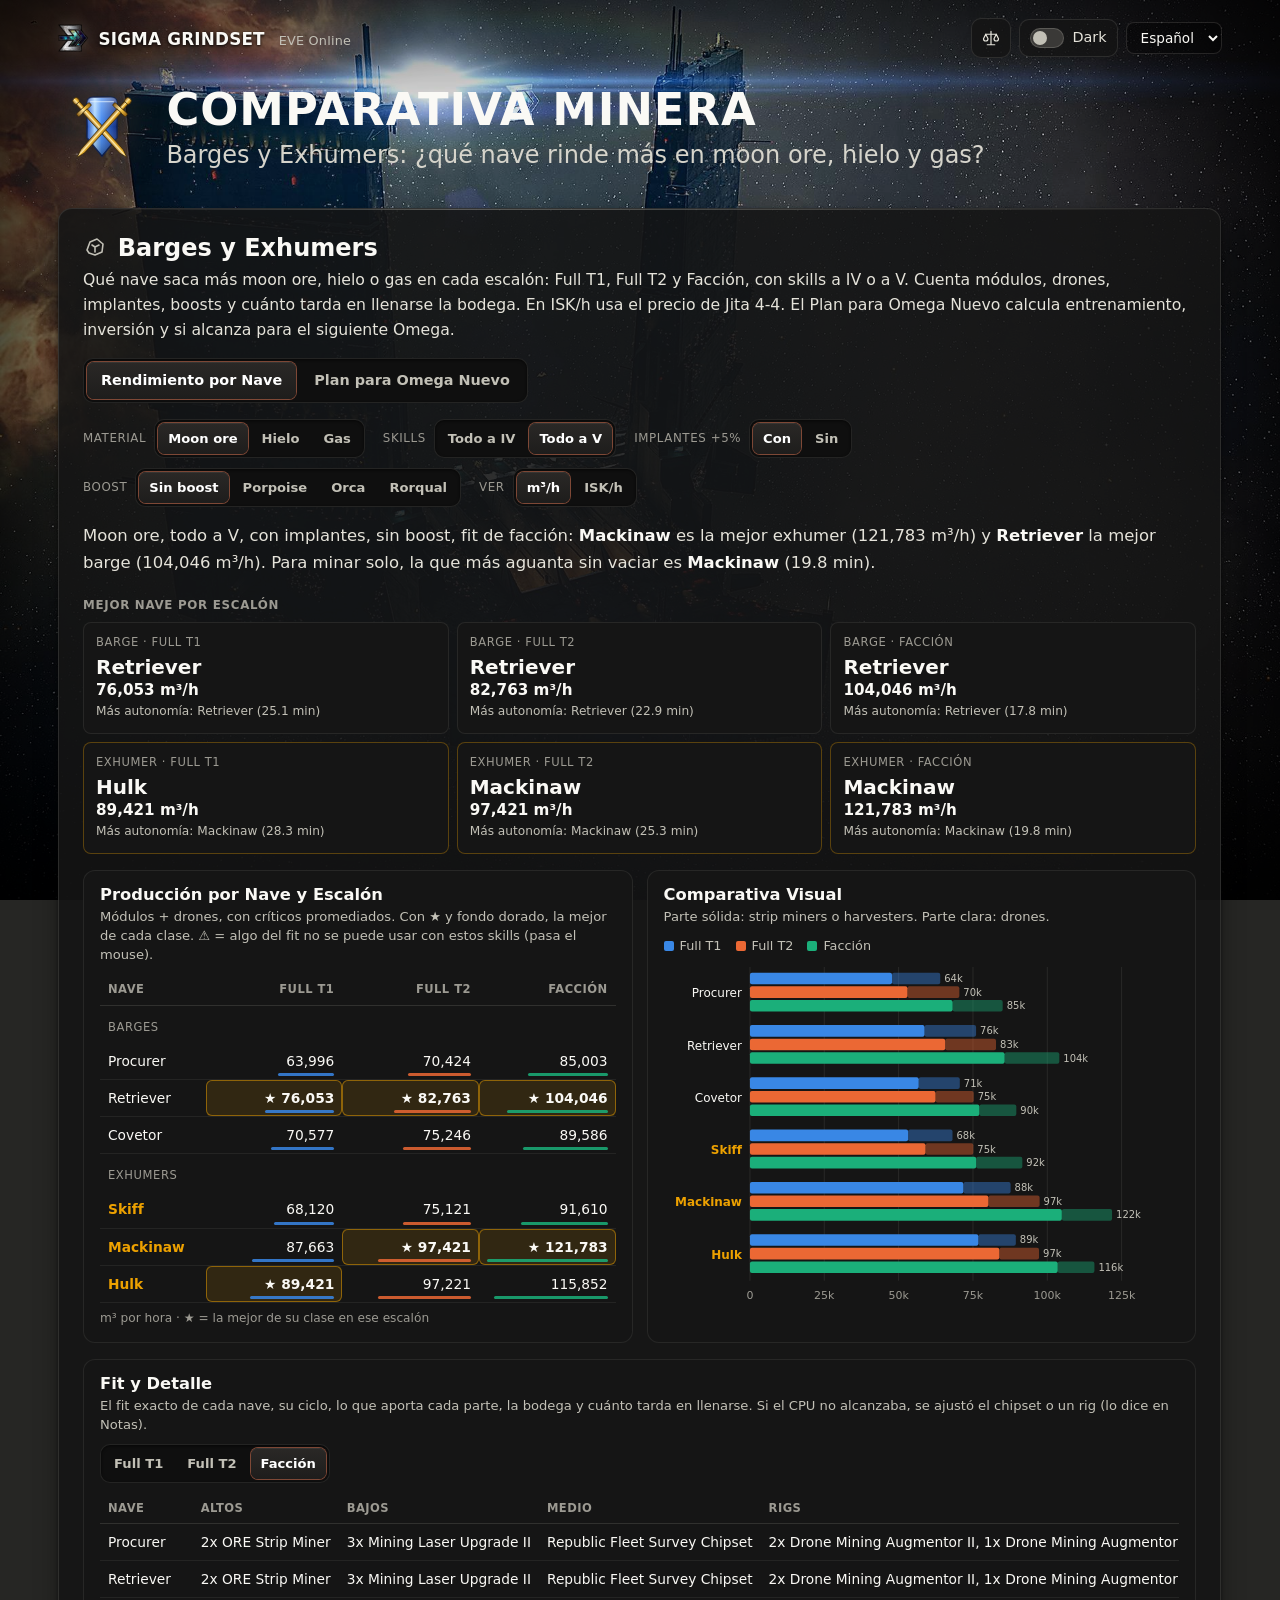
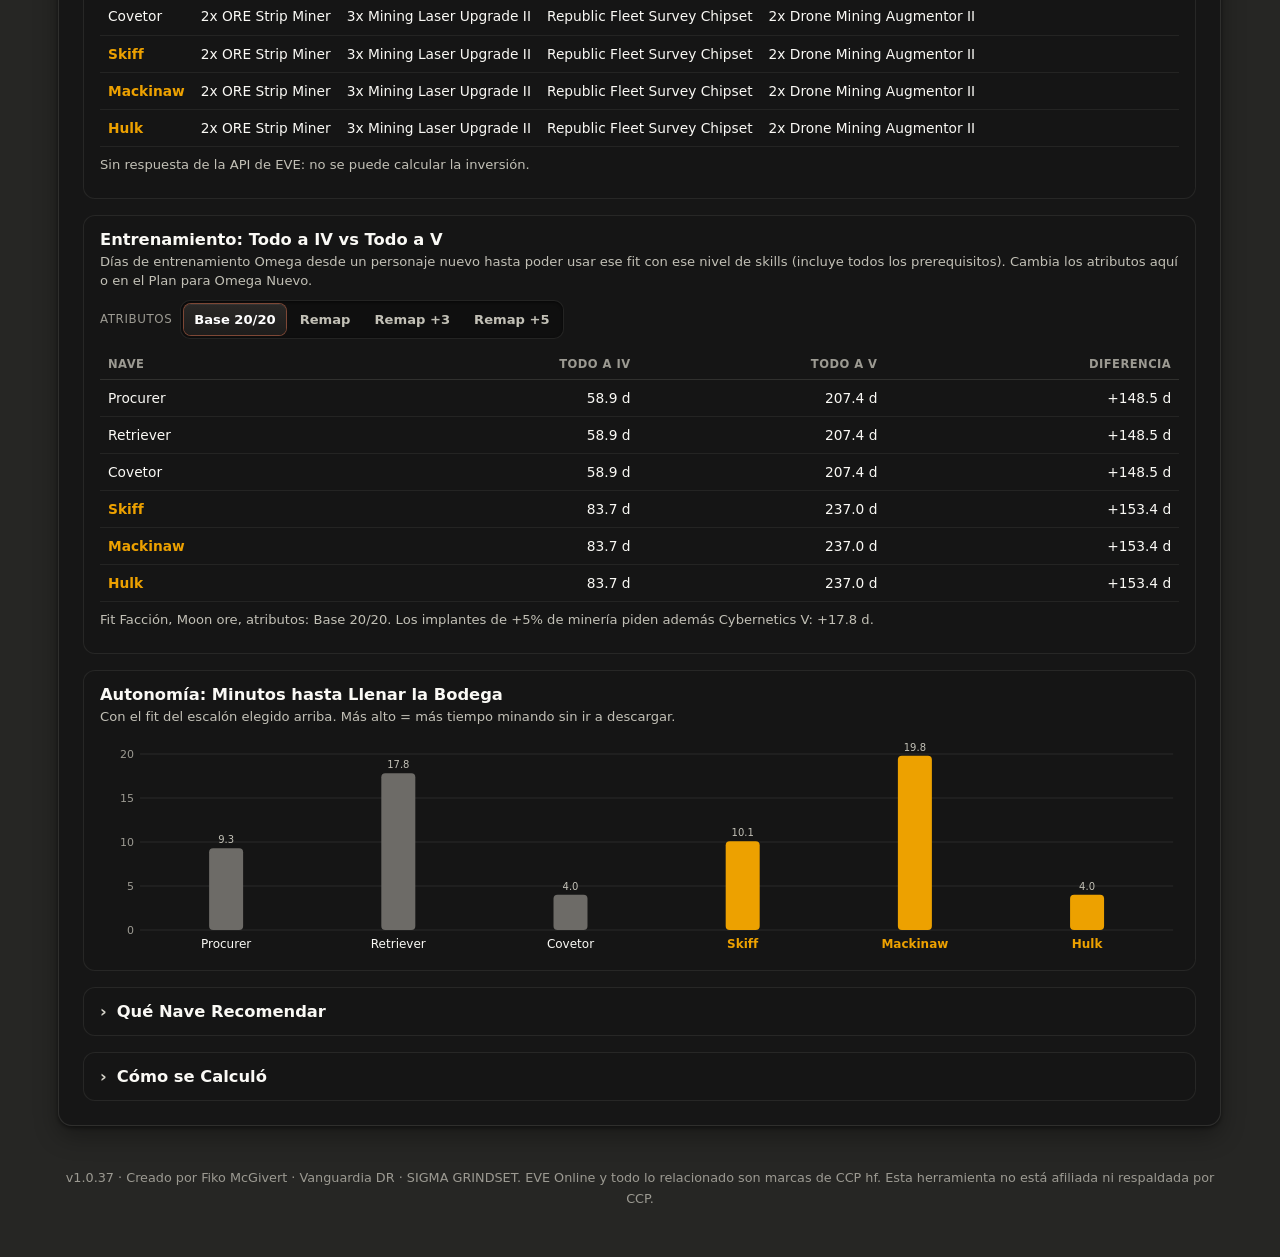
==== mineria.html @ a72cc0b0 "Publicar v1.0.37: etiqueta del grupo de naves encima (corrige envoltura) La etiqueta Barge/Exhumer v" ====
<!DOCTYPE html>
<html lang="es">
<head>
<meta charset="UTF-8">
<meta name="viewport" content="width=device-width, initial-scale=1.0">
<meta http-equiv="Content-Security-Policy" content="default-src 'none'; script-src 'unsafe-inline'; style-src 'unsafe-inline'; img-src data: https://images.evetech.net; connect-src https://esi.evetech.net; base-uri 'none'; form-action 'none'; object-src 'none'">
<meta name="referrer" content="no-referrer">
<title>Comparativa Minera · SIGMA GRINDSET</title>
<link rel="icon" type="image/png" href="[data-uri]">
<style>

/* ================= Gestor de Ventas v1.0.37 =================
   Paleta: azul de base, naranja = acción, verde/rojo = ganancia/pérdida.
   Sin backdrop-filter: el vidrio se finge con rgba + bordes. */
*{box-sizing:border-box;margin:0;padding:0}
:root{
  --sigma:url([data-uri]);
  --vg:url([data-uri]);
  --void:#262624; --hull:#30302e; --hull2:#353533; --line:rgba(222,220,209,.12); --line2:rgba(222,220,209,0.132);
  --txt:#faf9f5; --mut:#c2c0b6; --dim:#9c9a92;
  --ion:#d6d4cb; --blue:#6b6a65; --clay:#d97757; --thrust:#e0a84f; --gain:#5cba86; --loss:#e8746c;
  --f-num:var(--f-ui);
  --f-ui:"Anthropic Sans",ui-sans-serif,system-ui,-apple-system,"Segoe UI",Roboto,"Helvetica Neue",Arial,sans-serif;
  --f-serif:"Anthropic Serif","Tiempos Text",Copernicus,ui-serif,Georgia,Cambria,"Times New Roman",serif;
  --r-lg:18px; --r-md:12px; --r-sm:8px;
}
html{scroll-behavior:smooth}
@media (prefers-reduced-motion:reduce){html{scroll-behavior:auto}*{transition:none!important;animation:none!important}}
body{background:var(--void);color:var(--txt);font:16px/1.6 var(--f-ui);min-height:100vh;font-variant-numeric:tabular-nums}
/* Fondo FIJO: la foto se queda quieta y solo se desplaza la página. Las dos capas fijas van en su propia
   capa de composición (translateZ + will-change), así el scroll no las vuelve a dibujar. */
body{position:relative}
body::before{content:"";position:fixed;inset:0;z-index:-2;transform:translateZ(0);will-change:transform;background:var(--void) url([data-uri]) 0% 0/cover no-repeat}
/* Overlay cinematográfico: la Keepstar a la izquierda, el lado del contenido más oscuro, franjas tipo cine y líneas finas de pantalla */
body::after{content:"";position:fixed;inset:0;z-index:-1;pointer-events:none;transform:translateZ(0);will-change:transform;background:
  repeating-linear-gradient(180deg,rgba(255,255,255,.012) 0 1px,transparent 1px 3px),
  radial-gradient(40% 50% at 18% 45%,rgba(222,220,209,.06),transparent 70%),
  radial-gradient(45% 40% at 92% 6%,rgba(222,220,209,.10),transparent 70%),
  linear-gradient(90deg,rgba(36,35,33,0) 0%,rgba(36,35,33,0) 45%,rgba(36,35,33,.3) 75%,rgba(36,35,33,.5) 100%),
  linear-gradient(180deg,rgba(36,35,33,.22) 0%,rgba(36,35,33,0) 10%,rgba(36,35,33,0) 62%,rgba(36,35,33,.45) 100%)}
[hidden]{display:none!important}
:focus-visible{outline:2px solid var(--ion);outline-offset:2px;border-radius:6px}
.num{font-family:var(--f-num);font-variant-numeric:tabular-nums}
.pos{color:var(--gain)} .neg{color:var(--loss)}

/* ---------- barra superior ---------- */
.top{display:flex;align-items:center;justify-content:space-between;gap:12px;max-width:min(1360px,94vw);margin:0 auto;padding:18px 20px}
.brand{font:600 1.05rem var(--f-num);letter-spacing:.3px;color:var(--txt)}
.brand small{color:var(--mut);font:400 .8rem var(--f-ui);margin-left:8px}
.top nav{display:flex;gap:8px;align-items:center;flex-wrap:wrap}
.who{font-size:.82rem;color:var(--gain);border:1px solid rgba(53,194,110,.35);border-radius:999px;padding:5px 12px}

/* ---------- botones ---------- */
button{font:inherit;cursor:pointer;border:none;background:none;color:inherit}
.btn{display:inline-flex;align-items:center;gap:8px;border-radius:999px;padding:10px 22px;font-weight:600;color:#fff;
  background:linear-gradient(180deg,#d97757,#d97757);box-shadow:0 6px 14px rgba(217,119,87,.32),inset 0 1px 0 rgba(255,255,255,.45);transition:transform .1s,opacity .15s}
.btn:active{transform:scale(.98)} .btn:disabled{opacity:.55;cursor:wait;transform:none}
.ghost{border-radius:999px;padding:8px 16px;font-weight:600;font-size:.88rem;color:var(--mut);border:1px solid var(--line2);background:rgba(36,35,33,.6)}
.ghost:hover,.ghost[aria-pressed="true"]{color:var(--txt);border-color:rgba(222,220,209,0.3)}
.link{color:var(--ion);font-size:.85rem;text-decoration:underline;text-underline-offset:3px}
.link.danger{color:var(--loss)}

/* ---------- entradas ---------- */
input,select,textarea{font:inherit;color:var(--txt);background:rgba(36,35,33,.85);border:1px solid var(--line2);border-radius:var(--r-sm);padding:8px 10px;width:100%}
input:focus,select:focus,textarea:focus{outline:none;border-color:var(--ion);box-shadow:0 0 0 3px rgba(222,220,209,0.108)}
input::placeholder,textarea::placeholder{color:var(--dim)}
input[type=checkbox]{width:auto;accent-color:var(--thrust)}
label{display:block;font-size:.9rem;color:var(--mut)}
label>input,label>select{margin-top:4px}

/* ---------- héroe: el pegado ---------- */
.hero{max-width:min(1360px,94vw);margin:0 auto;padding:40px 20px 18px}
.hero{padding-top:56px}
.title{display:flex;align-items:center;gap:20px}
.sig{display:inline-block;background:var(--sigma) center/contain no-repeat}
.vg{display:inline-block;background:var(--vg) center/contain no-repeat}
.logo-l{flex:none;width:88px;height:88px;filter:drop-shadow(0 4px 14px rgba(0,0,0,.6)) drop-shadow(0 0 18px rgba(222,220,209,0.21))}
.logo-s{width:30px;height:30px;vertical-align:-8px;margin-right:10px;filter:drop-shadow(0 0 8px rgba(222,220,209,0.21))}
.hero h1{font:600 clamp(2rem,4.8vw,3.4rem)/1.05 var(--f-num);letter-spacing:2px;text-transform:uppercase;text-wrap:balance}
.tagline{font:500 clamp(1.15rem,2.4vw,1.5rem)/1.3 var(--f-num);color:var(--ion);margin-top:6px!important;text-shadow:0 2px 10px rgba(0,0,0,.7)}
.hero>p{text-shadow:0 1px 8px rgba(0,0,0,.8);color:#d6d4cb}
.hero p{color:var(--mut);max-width:none;margin-top:12px}
.paste{margin-top:24px;background:rgba(36,35,33,.92);border:1px solid var(--line2);border-radius:var(--r-lg);padding:6px;box-shadow:0 8px 14px rgba(0,0,0,.45)}
.paste textarea{border:none;background:transparent;min-height:120px;resize:none;font-size:.92rem;line-height:1.6;scrollbar-width:none;-ms-overflow-style:none}
.paste textarea::-webkit-scrollbar{display:none;width:0;height:0} /* v109: sin barra blanca ni agarradera; sigue bajando con la rueda */
textarea{scrollbar-width:thin;scrollbar-color:rgba(222,220,209,0.21) transparent}
textarea::-webkit-scrollbar{width:8px}textarea::-webkit-scrollbar-track{background:transparent}
textarea::-webkit-scrollbar-thumb{background:rgba(222,220,209,0.18);border-radius:8px}textarea::-webkit-scrollbar-corner{background:transparent}
textarea::-webkit-resizer{background:transparent}
.paste textarea:focus{box-shadow:none}
.paste textarea:placeholder-shown{text-align:center;font-size:1.35rem;font-weight:500;padding-top:40px;line-height:1.5} /* v1.0.13: mensaje centrado y grande; al pegar vuelve al estilo normal */
.paste textarea::placeholder{color:var(--mut);opacity:1}
@media (max-width:600px){.paste textarea:placeholder-shown{font-size:1.1rem;padding-top:44px}}
.paste-foot{display:flex;justify-content:space-between;align-items:center;gap:12px;padding:6px 10px 8px;flex-wrap:wrap}
.status{font-size:.85rem;color:var(--mut)} .status.ok{color:var(--gain)} .status.err{color:var(--thrust)}

/* ---------- paneles ---------- */
main{max-width:min(1360px,94vw);margin:0 auto;padding:0 20px 40px;display:flex;flex-direction:column;gap:18px}
.panel{background:linear-gradient(180deg,rgba(48,48,46,.94),rgba(36,35,33,.96));border:1px solid var(--line);border-radius:var(--r-lg);padding:24px;box-shadow:0 8px 14px rgba(0,0,0,.45),inset 0 1px 0 rgba(255,255,255,.05)}
.panel h2{font:600 1.5rem var(--f-num);letter-spacing:.3px}
.panel .lead{color:var(--mut);font-size:1rem;margin-top:4px;max-width:none}
details.panel>summary{list-style:none;cursor:pointer;display:flex;justify-content:space-between;align-items:baseline;gap:12px}
details.panel>summary::-webkit-details-marker{display:none}
details.panel>summary h2::before{content:"›";display:inline-block;margin-right:10px;color:var(--ion);transition:transform .15s}
details.panel[open]>summary h2::before{transform:rotate(90deg)}
details.panel>summary .sum{font:600 1.05rem var(--f-num);color:var(--mut)}
details.panel[open]>summary{margin-bottom:16px}

/* ---------- veredicto: la pieza protagonista ---------- */
.verdict{padding:28px 28px 22px}
.v-isk{font:600 clamp(1.9rem,8.5vw,4.4rem)/1 var(--f-num);margin:10px 0 4px;letter-spacing:.5px}
.v-isk span{font-size:.4em;color:var(--mut);margin-left:8px;letter-spacing:0}
.v-sub{color:var(--mut);font-size:.88rem}
.split{display:flex;height:10px;border-radius:999px;overflow:hidden;background:rgba(255,255,255,.06);margin:18px 0 8px}
.split i{display:block;height:100%;transition:width .4s ease}
.split .s-null{background:var(--gain)} .split .s-jita{background:var(--blue)}
.legend{display:flex;gap:18px;flex-wrap:wrap;font-size:.8rem;color:var(--mut)}
.legend b{display:inline-block;width:10px;height:10px;border-radius:3px;margin-right:6px;vertical-align:-1px}
.v-note{font-size:.82rem;color:var(--thrust);margin-top:12px}

.contract table{max-width:720px}
.rcall{margin:0 0 14px;grid-column:1/-1}
.rcall small.rcr{display:block;margin-top:6px;color:var(--txt);font-size:.85rem}
.rcall b.pos{color:var(--gain)} .rcall b.neg{color:var(--loss)}
.calls2{display:grid;grid-template-columns:1fr 1fr;gap:12px;margin-top:4px}
.calls2 .call{margin-top:12px}
.rc{padding:16px 18px}
.rc-t{font-size:1.05rem;font-weight:600;color:var(--txt)}
.rc-t b{font-size:1.35rem;font-weight:600;display:inline-block;margin-left:2px}
.rc-t b.pos{color:var(--gain);text-shadow:0 1px 0 rgba(0,0,0,.7),0 0 14px rgba(53,194,110,.3)}
.rc-t b.neg{color:var(--loss);text-shadow:0 1px 0 rgba(0,0,0,.7),0 0 14px rgba(255,123,123,.25)}
.call small.rc-cap{display:block;font-size:.78rem;color:var(--dim);margin:2px 0 12px}
.rc-ln{display:flex;flex-direction:column;gap:4px;border-top:1px solid var(--line);padding-top:10px}
.rc-ln div{display:flex;justify-content:space-between;gap:12px;font-size:.95rem}
.rc-ln dt{color:var(--mut)} .rc-ln dd{color:var(--txt);font-weight:600}
.call small.rc-miss{display:block;color:var(--thrust);font-size:.82rem;margin-top:8px}
.call small.rc-miss:empty{display:none}
.cmp td.bestc{background:rgba(53,194,110,.10);box-shadow:inset 0 0 0 1px rgba(53,194,110,.4);border-radius:6px}
.cmp tr.diff td{font-weight:600;border-top:1px solid var(--line2)}
.cmp td.muted{color:var(--dim)}
.gwrap{grid-column:1/-1}
.guide{list-style:none;counter-reset:g;display:flex;flex-direction:column;gap:8px;margin:0 0 6px;padding:14px 16px;border-radius:var(--r-md);
  background:linear-gradient(180deg,rgba(222,220,209,.10),rgba(222,220,209,.04));border:1px solid rgba(222,220,209,0.132);
  box-shadow:inset 0 1px 0 rgba(255,255,255,.06),0 6px 14px rgba(0,0,0,.3)}
.guide li{counter-increment:g;display:grid;grid-template-columns:28px 170px minmax(0,1fr);gap:10px;align-items:baseline;font-size:.95rem}
.guide li::before{content:counter(g);font:600 .85rem var(--f-num);color:var(--void);background:var(--ion);border-radius:999px;width:22px;height:22px;display:inline-flex;align-items:center;justify-content:center;box-shadow:0 0 10px rgba(222,220,209,0.24)}
.guide li b{color:var(--txt);font-weight:600}
.guide li span{color:var(--mut)}
.guide .copy{display:inline-block;width:auto;padding:2px 8px;margin:0 2px;font-size:.9rem}
.rguide{margin-top:12px;color:var(--txt);font-weight:600}
.rguide:empty{display:none}
.logo{width:34px;height:34px;vertical-align:-8px;margin-right:10px;filter:drop-shadow(0 2px 6px rgba(222,220,209,0.21))}
details.panel>summary h2 .logo{display:inline-block}
.msg{margin-top:14px;padding:14px 16px;border-radius:var(--r-md);background:rgba(36,35,33,.85);border:1px solid var(--line2);
  box-shadow:inset 0 2px 6px rgba(0,0,0,.55);font:.9rem/1.55 Consolas,"Cascadia Mono",ui-monospace,monospace;color:var(--txt);white-space:pre-wrap;word-break:break-word}
.guide li span input{margin-top:6px}
.dests{display:flex;gap:12px;flex-wrap:wrap;margin-top:14px}
.dest{display:flex;align-items:center;gap:12px;padding:10px 16px 10px 12px;border-radius:var(--r-md);border:1px solid var(--line2);text-align:left;
  background:linear-gradient(180deg,rgba(48,48,46,.9),rgba(36,35,33,.95));box-shadow:inset 0 1px 0 rgba(255,255,255,.06),0 4px 10px rgba(0,0,0,.35);color:var(--mut);transition:border-color .15s}
.dest b{display:block;color:var(--txt);font-weight:600}.dest small{font-size:.8rem}
.dest .logo{width:38px;height:38px;margin:0}
.dest[aria-pressed="true"]{border-color:rgba(222,220,209,0.36);box-shadow:0 0 0 3px rgba(222,220,209,.12),inset 0 1px 0 rgba(255,255,255,.08),0 6px 14px rgba(0,0,0,.4)}
details.panel>summary h2 .logo+.logo{margin-left:-4px}
.p-disc{color:#d6d4cb;border-color:rgba(222,220,209,0.3);background:rgba(222,220,209,.1)}
.v-cap{font-size:1rem;color:var(--txt);font-weight:600;margin-top:2px}
.v-sub{margin-top:2px}
.v-h{margin:22px 0 8px}
.v-hint{color:var(--mut);font-size:.88rem;margin:-4px 0 10px}
.receipt{list-style:none;display:flex;flex-direction:column;border-radius:var(--r-md);overflow:hidden;border:1px solid var(--line);
  background:rgba(36,35,33,.55);box-shadow:inset 0 2px 6px rgba(0,0,0,.45)}
.receipt li{display:grid;grid-template-columns:168px minmax(0,1fr) auto;gap:12px;align-items:center;padding:10px 14px;border-bottom:1px solid var(--line)}
.receipt li:last-child{border-bottom:none}
.receipt .rw{color:var(--txt);font-size:.95rem}
.receipt .rw small{display:block;color:var(--dim);font-size:.8rem}
.receipt .amt{font:600 1.05rem var(--f-num);text-align:right;white-space:nowrap}
.receipt.rep li{grid-template-columns:auto minmax(0,1fr) auto}
.receipt li>.pill:first-child{justify-self:start}
.legend em{font-style:normal;color:var(--txt);margin-left:4px}
.sub-h{font:600 1.05rem var(--f-num);margin:4px 0 8px;color:var(--txt)}
.prices{grid-column:1/-1;border-top:1px solid var(--line);padding-top:14px}
.prices table{margin-top:4px}
.prices td{vertical-align:middle}
.prices .copy{width:auto;min-width:150px;text-align:right;margin:0}
.prices .muted{color:var(--dim);font-size:.85rem}
/* ---------- libro de lotes ---------- */
.ledger-tools{display:flex;align-items:center;gap:14px;flex-wrap:wrap;margin:14px 0 12px}
.ledger-head,.lot-head{display:grid;grid-template-columns:minmax(0,1fr) 150px 100px 170px 170px 22px;gap:14px;align-items:center}
.ledger-head{font-size:.85rem;color:var(--dim);padding:0 14px 6px;border-bottom:1px solid var(--line)}
.ledger-head span:nth-child(n+2){text-align:right}
.lot{border-bottom:1px solid var(--line)}
.lot-head{width:100%;text-align:left;padding:13px 14px;border-radius:var(--r-md)}
.lot-head:hover{background:rgba(222,220,209,.06)}
.lot-name b{font-weight:600}
.lot-qty,.lot-net{text-align:right;font-family:var(--f-num)}
.lot-net{font-size:1.05rem;font-weight:600}
.lot-dest{justify-self:end}
.chev{color:var(--dim);transition:transform .15s;text-align:center}
.lot.open .chev{transform:rotate(90deg);color:var(--ion)}
.lot.open .lot-head{background:rgba(222,220,209,.07)}
.pill{display:inline-block;border-radius:999px;padding:3px 11px;font-size:.78rem;font-weight:600;white-space:nowrap;border:1px solid}
.p-null{color:var(--gain);border-color:rgba(53,194,110,.45);background:rgba(53,194,110,.08)}
.p-jita{color:var(--ion);border-color:rgba(222,220,209,0.33);background:rgba(222,220,209,.1)}
.p-none{color:var(--thrust);border-color:rgba(217,119,87,.45);background:rgba(217,119,87,.08)}
.tag{display:inline-block;font-size:.72rem;margin-left:8px;padding:1px 8px;border-radius:999px;border:1px solid}
.tag.ok{color:var(--gain);border-color:rgba(53,194,110,.35)} .tag.warn{color:var(--thrust);border-color:rgba(217,119,87,.45)}
.lot-body{display:grid;grid-template-columns:minmax(0,1.25fr) minmax(0,1fr);gap:22px;padding:6px 14px 20px}
.opts{display:flex;flex-direction:column;gap:9px}
.opt{display:grid;grid-template-columns:170px minmax(0,1fr) 150px;gap:10px;align-items:center;font-size:.95rem}
.opt-l{color:var(--mut)}
.opt-bar{height:8px;border-radius:999px;background:rgba(255,255,255,.05);overflow:hidden}
.opt-bar i{display:block;height:100%;border-radius:999px;background:rgba(222,220,209,0.27);transition:width .35s ease}
.opt-v{text-align:right;font-family:var(--f-num);font-weight:600}
.opt-h{grid-column:2/4;font-size:.75rem;color:var(--dim);margin-top:-6px}
.opt.best .opt-l{color:var(--txt);font-weight:600}
.opt.best .opt-bar i{background:var(--gain)}
.opt.best.ship .opt-bar i{background:var(--blue)}
.opt.na{opacity:.55}
.facts{display:grid;grid-template-columns:1fr 1fr;gap:12px 14px;align-content:start}
.fact{font-size:.88rem;color:var(--mut)}
.fact b{display:block;font:600 1rem var(--f-num);color:var(--txt);margin-top:4px}
.copy{font:600 .95rem var(--f-num);color:var(--txt);border:1px solid rgba(222,220,209,0.24);background:rgba(222,220,209,.1);border-radius:var(--r-sm);padding:6px 10px;margin-top:4px;width:100%;text-align:left}
.copy:hover{background:rgba(222,220,209,0.12)}
.checks{grid-column:1/-1;list-style:none;display:flex;flex-direction:column;gap:6px;border-top:1px solid var(--line);padding-top:14px}
.checks li{font-size:.9rem;color:var(--mut);padding-left:22px;position:relative}
.checks li::before{position:absolute;left:0;font-weight:600}
.checks li.ok::before{content:"✓";color:var(--gain)}
.checks li.warn::before{content:"!";color:var(--thrust)}
.checks li.info::before{content:"i";color:var(--ion);font-style:italic}
.checks li b{color:var(--txt);font-weight:600}
.lot-foot{grid-column:1/-1;display:flex;justify-content:flex-end}
.empty{color:var(--mut);padding:18px 14px;font-size:.92rem}

/* ---------- cuadrículas de controles ---------- */
.grid{display:grid;grid-template-columns:repeat(auto-fill,minmax(190px,1fr));gap:14px}
.grid small{display:block;color:var(--dim);font-size:.82rem;margin-top:4px}
fieldset{border:none}
fieldset+fieldset{margin-top:22px;padding-top:18px;border-top:1px solid var(--line)}
legend{font:600 1rem var(--f-num);margin-bottom:12px;color:var(--txt)}
.stats{display:grid;grid-template-columns:repeat(auto-fill,minmax(180px,1fr));gap:1px;background:var(--line);border-radius:var(--r-md);overflow:hidden;margin:16px 0}
.stats div{background:rgba(36,35,33,.92);padding:12px 14px}
.stats dt{font-size:.9rem;color:var(--mut)} .stats dd{font:600 1.15rem var(--f-num);margin-top:2px}
.call{border-left:3px solid var(--blue);padding:10px 14px;background:rgba(222,220,209,.06);border-radius:0 var(--r-sm) var(--r-sm) 0;margin-top:12px}
.call b{font:600 1.1rem var(--f-num);display:block}
.call small{color:var(--mut);font-size:.82rem}
table{width:100%;border-collapse:collapse;font-size:.95rem;margin-top:14px}
th{text-align:left;font-weight:600;color:var(--mut);font-size:.85rem;padding:8px 10px;border-bottom:1px solid var(--line2)}
td{padding:8px 10px;border-bottom:1px solid var(--line)}
td.r,th.r{text-align:right} td.r{font-family:var(--f-num)}
td input{padding:5px 8px;max-width:150px}
.note{color:var(--dim);font-size:.85rem;margin-top:14px;max-width:none}
footer{max-width:min(1360px,94vw);margin:0 auto;padding:10px 20px 40px;color:var(--dim);font-size:.82rem}

/* ================= Profundidad (v45) =================
   Sombras en capas (cercana · media · lejana) + filo de luz superior, como placas de casco.
   Números como lecturas iluminadas de consola. Esquinas de mira solo en el veredicto. */
.panel{position:relative;
  box-shadow:inset 0 1px 0 rgba(255,255,255,.08),inset 0 -1px 0 rgba(0,0,0,.5),
    0 1px 2px rgba(0,0,0,.5),0 8px 14px rgba(0,0,0,.35),0 8px 14px rgba(0,0,0,.45)}
.panel::before{content:"";position:absolute;left:24px;right:24px;top:0;height:1px;border-radius:1px;
  background:linear-gradient(90deg,transparent,rgba(222,220,209,0.33),rgba(222,220,209,0.21),transparent);pointer-events:none}
.verdict{background:radial-gradient(120% 90% at 0% 0%,rgba(53,194,110,.10),transparent 55%),
  linear-gradient(180deg,rgba(48,48,46,.96),rgba(36,35,33,.97));border-color:rgba(222,220,209,0.132)}
.verdict::after{content:"";position:absolute;inset:10px;pointer-events:none;
  background:
   linear-gradient(var(--ion),var(--ion)) top left/18px 2px no-repeat,
   linear-gradient(var(--ion),var(--ion)) top left/2px 18px no-repeat,
   linear-gradient(var(--ion),var(--ion)) top right/18px 2px no-repeat,
   linear-gradient(var(--ion),var(--ion)) top right/2px 18px no-repeat,
   linear-gradient(var(--ion),var(--ion)) bottom left/18px 2px no-repeat,
   linear-gradient(var(--ion),var(--ion)) bottom left/2px 18px no-repeat,
   linear-gradient(var(--ion),var(--ion)) bottom right/18px 2px no-repeat,
   linear-gradient(var(--ion),var(--ion)) bottom right/2px 18px no-repeat;opacity:.55}
.v-isk{text-shadow:0 2px 0 rgba(0,0,0,.65),0 6px 14px rgba(0,0,0,.5)}
.v-isk.pos{text-shadow:0 2px 0 rgba(0,0,0,.65),0 0 28px rgba(53,194,110,.35),0 0 2px rgba(53,194,110,.6)}
.v-isk.neg{text-shadow:0 2px 0 rgba(0,0,0,.65),0 0 28px rgba(255,123,123,.35)}
.split{box-shadow:inset 0 2px 4px rgba(0,0,0,.6),0 1px 0 rgba(255,255,255,.05)}
.split .s-null{background:linear-gradient(180deg,#5be08f,#27a95b);box-shadow:0 0 12px rgba(53,194,110,.45)}
.split .s-jita{background:linear-gradient(180deg,#b8b5ab,#6b6a65);box-shadow:0 0 12px rgba(222,220,209,0.27)}
.stats{gap:12px;background:none;overflow:visible}
.stats div{border-radius:var(--r-md);border:1px solid var(--line);
  background:linear-gradient(180deg,rgba(48,48,46,.95),rgba(36,35,33,.97));
  box-shadow:inset 0 1px 0 rgba(255,255,255,.07),0 2px 4px rgba(0,0,0,.45),0 8px 14px rgba(0,0,0,.35)}
.stats dd{text-shadow:0 1px 0 rgba(0,0,0,.7)}
.lot-net.pos,.opt-v.pos{text-shadow:0 1px 0 rgba(0,0,0,.7),0 0 14px rgba(53,194,110,.28)}
.lot-net.neg,.opt-v.neg{text-shadow:0 1px 0 rgba(0,0,0,.7),0 0 14px rgba(255,123,123,.25)}
/* héroe */
.paste{box-shadow:inset 0 1px 0 rgba(255,255,255,.06),0 2px 4px rgba(0,0,0,.5),0 8px 14px rgba(0,0,0,.45),0 8px 14px rgba(0,0,0,.35);transition:border-color .2s}
.paste:focus-within{border-color:rgba(222,220,209,0.3);box-shadow:0 0 0 4px rgba(222,220,209,.10),0 8px 14px rgba(0,0,0,.45),0 8px 14px rgba(0,0,0,.35)}
.hero h1{text-shadow:0 2px 0 rgba(0,0,0,.5),0 10px 30px rgba(0,0,0,.6)}
/* libro: el ítem abierto se levanta */
.lot{transition:background .2s,border-radius .2s}
.lot.open{border-bottom-color:transparent;border-radius:var(--r-md);margin:8px -6px;padding:0 6px;
  background:linear-gradient(180deg,rgba(48,48,46,.75),rgba(36,35,33,.85));
  box-shadow:inset 0 1px 0 rgba(255,255,255,.07),0 4px 8px rgba(0,0,0,.4),0 8px 14px rgba(0,0,0,.45)}
.lot.open .lot-head{background:none}
.opt-bar{box-shadow:inset 0 1px 3px rgba(0,0,0,.6)}
.opt-bar i{background:linear-gradient(180deg,rgba(222,220,209,0.36),rgba(222,220,209,0.27))}
.opt.best .opt-bar i{background:linear-gradient(180deg,#5be08f,#27a95b);box-shadow:0 0 10px rgba(53,194,110,.55)}
.opt.best.ship .opt-bar i{background:linear-gradient(180deg,#b8b5ab,#6b6a65);box-shadow:0 0 10px rgba(222,220,209,0.33)}
.pill{box-shadow:inset 0 1px 0 rgba(255,255,255,.12),0 2px 6px rgba(0,0,0,.35)}
.copy{box-shadow:inset 0 1px 0 rgba(255,255,255,.08),0 2px 5px rgba(0,0,0,.4);transition:transform .1s,background .15s}

.call{box-shadow:inset 3px 0 12px rgba(222,220,209,.12),0 4px 12px rgba(0,0,0,.3)}
input,select,textarea{box-shadow:inset 0 2px 5px rgba(0,0,0,.55)}
.ghost{box-shadow:inset 0 1px 0 rgba(255,255,255,.06),0 2px 6px rgba(0,0,0,.35)}
/* ---------- móvil ---------- */
.ic{display:inline-block;flex:none;width:1em;height:1em;vertical-align:-.14em;margin-right:.45em;background:currentColor;-webkit-mask:var(--i) center/contain no-repeat;mask:var(--i) center/contain no-repeat}
.i-target{--i:url("data:image/svg+xml,%3Csvg xmlns='http://www.w3.org/2000/svg' viewBox='0 0 24 24' fill='none' stroke='black' stroke-width='1.6' stroke-linecap='round' stroke-linejoin='round'%3E%3Ccircle cx='12' cy='12' r='9'/%3E%3Ccircle cx='12' cy='12' r='5'/%3E%3Ccircle cx='12' cy='12' r='1.2' fill='black'/%3E%3C/svg%3E")}
.i-box{--i:url("data:image/svg+xml,%3Csvg xmlns='http://www.w3.org/2000/svg' viewBox='0 0 24 24' fill='none' stroke='black' stroke-width='1.6' stroke-linecap='round' stroke-linejoin='round'%3E%3Cpath d='M21 8l-9-5-9 5 9 5 9-5z'/%3E%3Cpath d='M3 8v8l9 5 9-5V8'/%3E%3Cpath d='M12 13v8'/%3E%3C/svg%3E")}
.i-flask{--i:url("data:image/svg+xml,%3Csvg xmlns='http://www.w3.org/2000/svg' viewBox='0 0 24 24' fill='none' stroke='black' stroke-width='1.6' stroke-linecap='round' stroke-linejoin='round'%3E%3Cpath d='M9 3h6M10 3v6L4.5 19a1.5 1.5 0 0 0 1.3 2h12.4a1.5 1.5 0 0 0 1.3-2L14 9V3'/%3E%3Cpath d='M7 15h10'/%3E%3C/svg%3E")}
.i-ship{--i:url("data:image/svg+xml,%3Csvg xmlns='http://www.w3.org/2000/svg' viewBox='0 0 24 24' fill='none' stroke='black' stroke-width='1.6' stroke-linecap='round' stroke-linejoin='round'%3E%3Cpath d='M2 7h11v9H2zM13 10h4l4 3v3h-8z'/%3E%3Ccircle cx='6' cy='18' r='2'/%3E%3Ccircle cx='17' cy='18' r='2'/%3E%3C/svg%3E")}
.i-gear{--i:url("data:image/svg+xml,%3Csvg xmlns='http://www.w3.org/2000/svg' viewBox='0 0 24 24' fill='none' stroke='black' stroke-width='1.6' stroke-linecap='round' stroke-linejoin='round'%3E%3Ccircle cx='12' cy='12' r='3'/%3E%3Cpath d='M12 2v3M12 19v3M4.9 4.9l2.1 2.1M17 17l2.1 2.1M2 12h3M19 12h3M4.9 19.1L7 17M17 7l2.1-2.1'/%3E%3C/svg%3E")}
.i-help{--i:url("data:image/svg+xml,%3Csvg xmlns='http://www.w3.org/2000/svg' viewBox='0 0 24 24' fill='none' stroke='black' stroke-width='1.6' stroke-linecap='round' stroke-linejoin='round'%3E%3Ccircle cx='12' cy='12' r='9'/%3E%3Cpath d='M9.5 9.5a2.5 2.5 0 1 1 3.5 2.3c-.7.3-1 .9-1 1.7v.5'/%3E%3Cpath d='M12 17.2v.3'/%3E%3C/svg%3E")}
.i-x{--i:url("data:image/svg+xml,%3Csvg xmlns='http://www.w3.org/2000/svg' viewBox='0 0 24 24' fill='none' stroke='black' stroke-width='1.6' stroke-linecap='round' stroke-linejoin='round'%3E%3Cpath d='M6 6l12 12M18 6L6 18'/%3E%3C/svg%3E")}
.i-key{--i:url("data:image/svg+xml,%3Csvg xmlns='http://www.w3.org/2000/svg' viewBox='0 0 24 24' fill='none' stroke='black' stroke-width='1.6' stroke-linecap='round' stroke-linejoin='round'%3E%3Ccircle cx='8' cy='15' r='4'/%3E%3Cpath d='M11 12l9-9M17 6l3 3M15 8l2 2'/%3E%3C/svg%3E")}
.i-sync{--i:url("data:image/svg+xml,%3Csvg xmlns='http://www.w3.org/2000/svg' viewBox='0 0 24 24' fill='none' stroke='black' stroke-width='1.6' stroke-linecap='round' stroke-linejoin='round'%3E%3Cpath d='M20 11a8 8 0 0 0-14.5-4.5L3 9M4 13a8 8 0 0 0 14.5 4.5L21 15'/%3E%3Cpath d='M3 4v5h5M21 20v-5h-5'/%3E%3C/svg%3E")}
.i-list{--i:url("data:image/svg+xml,%3Csvg xmlns='http://www.w3.org/2000/svg' viewBox='0 0 24 24' fill='none' stroke='black' stroke-width='1.6' stroke-linecap='round' stroke-linejoin='round'%3E%3Cpath d='M9 6h11M9 12h11M9 18h11'/%3E%3Cpath d='M4 6l1 1 2-2M4 12l1 1 2-2M4 18l1 1 2-2'/%3E%3C/svg%3E")}
.i-scale{--i:url("data:image/svg+xml,%3Csvg xmlns='http://www.w3.org/2000/svg' viewBox='0 0 24 24' fill='none' stroke='black' stroke-width='1.6' stroke-linecap='round' stroke-linejoin='round'%3E%3Cpath d='M12 3v18M7 21h10M5 7h14'/%3E%3Cpath d='M5 7l-3 6a3 3 0 0 0 6 0zM19 7l-3 6a3 3 0 0 0 6 0z'/%3E%3C/svg%3E")}
.i-bulb{--i:url("data:image/svg+xml,%3Csvg xmlns='http://www.w3.org/2000/svg' viewBox='0 0 24 24' fill='none' stroke='black' stroke-width='1.6' stroke-linecap='round' stroke-linejoin='round'%3E%3Cpath d='M9 18h6M10 21h4'/%3E%3Cpath d='M12 3a6 6 0 0 0-3.5 10.9c.6.5 1 1.2 1 2.1h5c0-.9.4-1.6 1-2.1A6 6 0 0 0 12 3z'/%3E%3C/svg%3E")}
h2 .ic,.sub-h .ic{color:var(--ion)}
.receipt .rw .reco{display:block;margin-top:4px;color:var(--mut);font-size:.84rem;line-height:1.4}
.receipt .rw .reco b{color:var(--txt);font-weight:600;margin-right:2px}
.receipt .rw .reco .ic{color:#d97757;margin-right:.35em}
.receipt .amt small{display:block;font:500 .72rem var(--f-ui,inherit);color:var(--dim);text-align:right}
.btn{box-shadow:inset 0 1px 0 rgba(255,255,255,.28),0 6px 14px rgba(0,0,0,.45),0 0 18px rgba(217,119,87,.28)!important}
.btn:hover{color:#fff}
.ghost,.dest{box-shadow:inset 0 1px 0 rgba(255,255,255,.08),0 4px 12px rgba(0,0,0,.45)!important;transition:transform .12s,border-color .15s,color .15s}
.ghost:hover,.dest:hover{border-color:rgba(222,220,209,0.33)}
.ghost:active,.dest:active,.copy:active{transform:translateY(0) scale(.98)}
.copy{box-shadow:inset 0 1px 0 rgba(255,255,255,.1),0 2px 4px rgba(0,0,0,.45)!important}
.copy:hover{border-color:rgba(222,220,209,0.42)}
.ship-t{max-width:900px}
.locked input{opacity:.85;cursor:default;background:rgba(36,35,33,.55)!important;border-style:dashed!important;color:var(--mut)!important}
.locked input:focus{outline:none;box-shadow:none}
.i-lock{--i:url("data:image/svg+xml,%3Csvg xmlns='http://www.w3.org/2000/svg' viewBox='0 0 24 24' fill='none' stroke='black' stroke-width='1.6' stroke-linecap='round' stroke-linejoin='round'%3E%3Crect x='5' y='11' width='14' height='10' rx='2'/%3E%3Cpath d='M8 11V7a4 4 0 0 1 8 0v4'/%3E%3C/svg%3E")}
.v-stats{display:grid;grid-template-columns:auto auto minmax(0,1fr);gap:10px;margin:0 0 18px}
.v-stats>div{padding:10px 14px;border-radius:var(--r-md);border:1px solid var(--line);background:rgba(36,35,33,.6);box-shadow:inset 0 1px 0 rgba(255,255,255,.05),0 6px 14px rgba(0,0,0,.3)}
.v-stats dt{font-size:.78rem;color:var(--dim);text-transform:uppercase;letter-spacing:.6px}
.v-stats dd{font:600 1.08rem var(--f-num);color:var(--txt);margin-top:2px;white-space:nowrap}
/* v58: plan con pestañas y precio por unidad */
.v-top{display:grid;grid-template-columns:minmax(0,1fr) minmax(0,1fr);gap:34px;align-items:stretch}
.v-main,.v-side{display:flex;flex-direction:column}
.v-main .split{margin-top:auto;padding-top:0}
.v-main .v-sub{margin-bottom:18px}
.v-h0{margin:4px 0 8px}
.alt-grid{display:grid;grid-template-columns:1fr 1fr;gap:10px;flex:1}
.alt-grid>div{display:flex;flex-direction:column;justify-content:space-between;gap:4px;padding:10px 14px;border-radius:var(--r-md);border:1px solid var(--line);
  background:linear-gradient(180deg,rgba(48,48,46,.95),rgba(36,35,33,.97));box-shadow:inset 0 1px 0 rgba(255,255,255,.07),0 2px 4px rgba(0,0,0,.45),0 8px 14px rgba(0,0,0,.35)}
.alt-grid dt{font-weight:600;color:var(--txt)}
.alt-grid dt small{display:block;font-weight:400;color:var(--mut);font-size:.8rem;margin-top:2px}
.alt-grid dd b{display:block;font:600 1.15rem var(--f-num);white-space:nowrap}
.alt-grid dd small{display:block;font-size:.78rem;color:var(--dim)}
.tab{border-radius:999px;padding:7px 15px;border:1px solid var(--line2);background:rgba(36,35,33,.7);color:var(--mut);font-weight:600;font-size:.88rem;
  box-shadow:inset 0 1px 0 rgba(255,255,255,.06),0 3px 9px rgba(0,0,0,.4);transition:color .15s,border-color .15s,background .15s}
.tab small{margin-left:6px;opacity:.7;font-weight:500}
.tab:hover{color:var(--txt)}
.tab[aria-selected="true"]{color:#fff;border-color:rgba(222,220,209,0.36);background:linear-gradient(180deg,rgba(222,220,209,0.192),rgba(222,220,209,0.084));box-shadow:inset 0 1px 0 rgba(255,255,255,.1),0 4px 12px rgba(0,0,0,.45),0 0 14px rgba(222,220,209,0.12)}
.pl{border:1px solid var(--line);border-radius:var(--r-md);overflow:hidden;background:rgba(36,35,33,.5);box-shadow:inset 0 1px 0 rgba(255,255,255,.04),0 8px 14px rgba(0,0,0,.35)}
.pl-head,.pl-row{display:grid;grid-template-columns:minmax(0,1fr) 120px 230px 200px;gap:16px;align-items:center;padding:10px 18px}
.pl-head{font-size:.76rem;color:var(--dim);text-transform:uppercase;letter-spacing:.7px;border-bottom:1px solid var(--line);background:rgba(255,255,255,.02)}
.pl-head span:not(:first-child),.pl-row>.q,.pl-row>.p,.pl-row>.a{text-align:right}
.pl-row .n{color:var(--txt);font-weight:600;min-width:0}
.pl-row .n small{display:block;font-weight:400;color:var(--dim);font-size:.78rem}
.pl-row .q{font:600 .98rem var(--f-num)}
.pl-row .p .copy{width:auto;margin:0;text-align:right;padding:5px 10px}
.pl-row .p small,.pl-row .a small{display:block;color:var(--dim);font:500 .74rem var(--f-ui,inherit);margin-top:3px}
.pl-row .a{font:600 1.05rem var(--f-num);white-space:nowrap}
.pl-row.min{padding-top:4px;padding-bottom:4px}
.pl-row.min .n{font-weight:400;color:var(--mut);padding-left:14px}
.pl-row.min .q{font-weight:500;color:var(--mut)}
.pl-row.min .p .copy{font-size:.86rem;padding:3px 8px}
.pl-row.cost,.pl-row.total{border-top:1px solid var(--line)}
.pl-row.cost .a{color:var(--loss)}
.pl-row.total{background:rgba(53,194,110,.07);border-top-color:var(--line2)}
.pl-row.total .a{font-size:1.2rem}
.pl-row.miss .n{color:var(--warn,#d97757)}
details.thin{padding:12px 20px}
details.thin>summary{align-items:center;flex-wrap:wrap;row-gap:4px;justify-content:flex-start}
details.thin>summary h2{font-size:1.25rem}
details.thin>summary .cnt{color:var(--mut);font-size:.88rem}
details.thin>summary .status{margin-left:auto;font-size:.84rem}
details.thin[open]{padding:18px 22px}
details.thin[open]>summary{margin-bottom:10px}
.ledger-tools{display:flex;align-items:center;justify-content:space-between;gap:12px;flex-wrap:wrap}
.ledger-tools .lead{margin:0}
/* rendimiento: no pintar lo que no se ve */

details.panel:not([open])>:not(summary){content-visibility:hidden}
.panel{contain:layout paint style}
.lamp{display:inline-block;width:12px;height:12px;border-radius:50%;margin-right:9px;vertical-align:1px;background:#6b6a65;box-shadow:inset 0 -2px 3px rgba(0,0,0,.45),0 0 0 2px rgba(0,0,0,.35)}
.lamp.pos{background:radial-gradient(circle at 35% 30%,#b9ffd3,#35c26e 55%,#1b7a43);box-shadow:0 0 10px rgba(53,194,110,.8),0 0 22px rgba(53,194,110,.45)}
.lamp.neg{background:radial-gradient(circle at 35% 30%,#ffd0d0,#ff5f5f 55%,#a02525);box-shadow:0 0 10px rgba(255,95,95,.8),0 0 22px rgba(255,95,95,.45)}
.call.lamp-pos{border-left-color:var(--gain)!important}.call.lamp-neg{border-left-color:var(--loss)!important}
.verdict .v-h{font-size:1.3rem;margin:26px 0 12px;letter-spacing:.2px}
.verdict .v-h .ic{width:1.05em;height:1.05em}
.lnk{display:inline-flex!important;align-items:center;gap:6px;width:auto!important;color:#f0eee6!important;border-color:rgba(222,220,209,0.33)!important;background:rgba(222,220,209,0.096)!important}
.lnk::after{content:"↗";font-size:.85em;opacity:.8}
.lnk:hover{background:rgba(222,220,209,0.168)!important}
.lnk-note{display:block;color:var(--dim);font-size:.8rem;margin-top:4px}
.lnk-row{display:flex;align-items:center;gap:10px;flex-wrap:wrap;margin:6px 0 10px}.lnk-row .lnk-note{margin:0}
.loading{display:flex;align-items:center;gap:18px;padding:18px 22px}
.loading[hidden]{display:none}
.spin{flex:none;width:30px;height:30px;border-radius:50%;border:3px solid rgba(222,220,209,0.12);border-top-color:var(--ion);animation:spin .8s linear infinite}
@keyframes spin{to{transform:rotate(360deg)}}
.ld-body{flex:1;min-width:0}
.ld-body b{display:block;font-size:1.05rem;color:var(--txt)}
.ld-body small{display:block;color:var(--mut);font-size:.86rem;margin-top:2px}
.ld-track{height:6px;border-radius:999px;background:rgba(255,255,255,.07);margin-top:10px;overflow:hidden}
.ld-track i{display:block;height:100%;width:0;border-radius:999px;background:linear-gradient(90deg,#6b6a65,var(--ion));transition:width .25s ease}
body.is-loading #verdict,body.is-loading #ledger,body.is-loading #pRepro,body.is-loading #pCtr,body.is-loading #pDisc{display:none!important}
body.is-updating #verdict,body.is-updating #pRepro,body.is-updating #pCtr,body.is-updating #pDisc{opacity:.4;pointer-events:none;transition:opacity .2s}
.receipt.rep li.rep-it{grid-template-columns:auto minmax(0,1fr) auto}
.rep-sc{grid-column:1/-1;display:flex;flex-direction:column;gap:6px;margin-top:6px;padding-top:10px;border-top:1px dashed var(--line)}
.rep-sc .amt{font:600 .98rem var(--f-num);white-space:nowrap}
/* legibilidad sobre la Keepstar */
.hero p,.hero .tagline,footer{text-shadow:0 1px 2px rgba(0,0,0,.9),0 2px 10px rgba(0,0,0,.85)}
.hero>p,.hero .tagline{color:#e5e3da}
.ghost{white-space:nowrap}
.rw small.rep-no{color:#ff9a9a;font-size:.86rem}
.rw small.rep-yes{color:#7fe0a6;font-size:.86rem}
.summary{border-left:3px solid #d97757}
.summary h2 .ic{color:#d97757}
.summary p{font-size:1.02rem;line-height:1.65;color:#e5e3da;margin-top:10px;max-width:none}
.summary p+p{color:var(--mut);font-size:.95rem}
.v-what{display:inline-block;margin-left:12px;padding:3px 12px;border-radius:999px;font:600 .95rem var(--f-ui,inherit);vertical-align:3px;
  color:#bff3d2;background:rgba(53,194,110,.14);border:1px solid rgba(53,194,110,.45)}
.v-what:empty{display:none}
.pl-row.min .a{font-size:.92rem;color:var(--mut)!important;font-weight:500}
.v-stats dd small{display:block;font:500 .74rem var(--f-ui,inherit);color:var(--dim);white-space:normal;margin-top:2px}
.v-stats dd.neg-soft{color:#ffb0b0}
.tl{white-space:nowrap}.tl b{font-weight:600}
.tl::before{content:"";display:inline-block;width:8px;height:8px;border-radius:50%;margin-right:6px;vertical-align:1px}
.t-red{color:#ff9a9a}.t-red::before{background:#ff5f5f;box-shadow:0 0 6px rgba(255,95,95,.8)}
.t-amb{color:#e8a58c}.t-amb::before{background:#d97757;box-shadow:0 0 6px rgba(217,119,87,.8)}
.t-grn{color:#7fe0a6}.t-grn::before{background:#35c26e;box-shadow:0 0 6px rgba(53,194,110,.8)}
.rl{display:block;margin-top:6px;font-size:.8rem;color:var(--mut);cursor:pointer}
.rl input{vertical-align:-2px;margin-right:4px;accent-color:#d97757}
.rl span{color:#e8a58c;font-weight:600}
.rl small{display:block;color:var(--dim);font-size:.72rem;margin-top:1px}
.alt-grid dd b.zero{color:var(--dim);font-weight:600}
.nc{font-weight:600;white-space:nowrap}.nc.pos{color:#5fd68e}.nc.neg{color:#ff8f8f}
.v-stats{align-items:start}
.v-stats .tx dt{display:flex;justify-content:space-between;align-items:baseline;gap:12px}
.v-stats .tx dt b{font:600 1.08rem var(--f-num);letter-spacing:0;text-transform:none;white-space:nowrap}
.v-stats .tx dd{margin-top:2px;font-size:0}
.v-stats .tx dd small{font-size:.74rem}
.neg-soft{color:#ffb0b0}
img.ti{width:24px;height:24px;border-radius:5px;vertical-align:-6px;margin-right:9px;background:rgba(255,255,255,.04);box-shadow:0 0 0 1px rgba(255,255,255,.08)}
img.ti:not([src]){visibility:hidden}
.pl-row.min img.ti{width:20px;height:20px;vertical-align:-5px}
/* v81: tarjetas intercambiadas: envío en los datos de la izquierda, taxes en la comparación */
.v-stats .ship dt{font-size:.78rem;color:var(--dim);text-transform:uppercase;letter-spacing:.6px}
.v-stats .ship dt small{display:block;text-transform:none;letter-spacing:0;color:var(--mut);font-size:.78rem;margin-top:2px}
.v-stats .ship dd b{font:600 1.08rem var(--f-num);display:block;margin-top:2px}
.v-stats .ship dd b.zero{color:var(--dim)}
.v-stats .ship dd small{display:block;font:500 .74rem var(--f-ui,inherit);color:var(--dim)}
.alt-grid .tx dt{display:flex;justify-content:space-between;align-items:baseline;gap:10px;font-weight:600;color:var(--txt)}
.alt-grid .tx dt b{font:600 1.15rem var(--f-num);white-space:nowrap}
.alt-grid .tx dd{font-size:.8rem;color:var(--mut)}
.alt-grid .tx dd small{display:block;font-size:.78rem;color:var(--dim)}
.lot-name b{display:inline-flex;align-items:flex-start;gap:0}
.lot-name b img.ti{flex:none;margin-top:1px}
.scn{display:grid;grid-template-columns:1fr 1fr;gap:12px;margin-top:8px}
.scn>div{padding:14px 16px;border-radius:var(--r-md);border:1px solid var(--line);background:linear-gradient(180deg,rgba(48,48,46,.95),rgba(36,35,33,.97));box-shadow:inset 0 1px 0 rgba(255,255,255,.07),0 4px 10px rgba(0,0,0,.35)}
.scn>div.win{border-color:rgba(53,194,110,.55);box-shadow:inset 0 1px 0 rgba(255,255,255,.07),0 0 0 1px rgba(53,194,110,.25),0 4px 10px rgba(0,0,0,.35)}
.scn h4{font-size:1rem;color:var(--txt);display:flex;justify-content:space-between;gap:10px;align-items:baseline}
.scn h4 b{font:600 1.15rem var(--f-num);white-space:nowrap}
.scn ul{list-style:none;margin:8px 0;padding:0;font-size:.84rem;color:var(--mut)}
.scn li{display:flex;justify-content:space-between;gap:10px;padding:2px 0;border-bottom:1px dashed rgba(255,255,255,.05)}
.scn li span:last-child{white-space:nowrap;color:var(--txt)}
.scn dl{display:grid;grid-template-columns:1fr auto;gap:2px 12px;font-size:.86rem;margin-top:6px}
.scn dt{color:var(--mut)} .scn dd{text-align:right;font-weight:600;white-space:nowrap}
.scn-v{margin-top:10px;font-size:.98rem;color:var(--txt)}
/* v83: datos simétricos y opción rápida */
.v-stats{grid-template-columns:repeat(3,minmax(0,1fr))!important;align-items:stretch!important}
.v-stats>div{display:flex;flex-direction:column}
.v-stats>div>small{display:block;font-size:.74rem;color:var(--dim);margin-top:auto;padding-top:4px;line-height:1.35}
.v-stats .ship dt{font-size:.78rem;white-space:nowrap}
.v-stats .ship dd b{font:600 1.08rem var(--f-num);margin-top:2px}
.fastbox{margin:0 0 16px;padding:12px 14px;border-radius:var(--r-md);border:1px solid rgba(222,220,209,0.27);
  background:linear-gradient(90deg,rgba(222,220,209,0.096),rgba(222,220,209,.04));box-shadow:inset 0 1px 0 rgba(255,255,255,.06),0 4px 10px rgba(0,0,0,.3)}
.fb-h{display:flex;align-items:baseline;gap:8px;flex-wrap:wrap}
.fb-h .ic{color:#b8b5ab}.fb-h b{color:#f0eee6}
.fb-what{color:var(--mut);font-size:.88rem}
.fb-v{margin-left:auto;font:600 1.15rem var(--f-num)}
.fastbox p{font-size:.86rem;color:var(--mut);margin-top:4px;max-width:none}
.rep-tb{gap:0!important;padding-top:6px!important}
.rt-row{display:grid;grid-template-columns:minmax(0,1.6fr) minmax(0,1fr) minmax(0,1fr) minmax(0,1.1fr);gap:12px;align-items:center;padding:9px 10px;border-bottom:1px solid rgba(255,255,255,.05)}
.rt-row:last-child{border-bottom:none}
.rt-h{font-size:.72rem;color:var(--dim);text-transform:uppercase;letter-spacing:.6px;padding-top:2px;padding-bottom:6px}
.rt-h span:not(:first-child),.rt-n,.rt-d{text-align:right}
.rt-t b{font-weight:600;color:var(--txt);font-size:.95rem}
.rt-t small{display:block;color:var(--dim);font-size:.78rem;margin:2px 0 0 21px}
.rt-n{color:var(--txt);font-weight:600;font-size:.92rem;white-space:nowrap}
.rt-d{font-weight:600;font-size:.98rem;white-space:nowrap}
/* v84: Refinado vs Sin Refinar por mercado */
.rx{display:grid;grid-template-columns:1fr 1fr;gap:14px;margin-top:10px}
.rx-c{border:1px solid var(--line);border-radius:var(--r-md);background:linear-gradient(180deg,rgba(48,48,46,.95),rgba(36,35,33,.97));padding:14px 16px;box-shadow:inset 0 1px 0 rgba(255,255,255,.06),0 4px 10px rgba(0,0,0,.35)}
.rx-c h4{font-size:1.02rem;color:var(--txt);margin-bottom:8px}
.rx-c table{width:100%;border-collapse:collapse;font-size:.88rem}
.rx-c th{font-size:.72rem;color:var(--dim);text-transform:uppercase;letter-spacing:.5px;font-weight:500;text-align:right;padding:4px 0 6px}
.rx-c th:first-child{text-align:left}
.rx-c td{padding:5px 0;border-top:1px solid rgba(255,255,255,.05);text-align:right;white-space:nowrap}
.rx-c td:first-child{text-align:left;color:var(--mut);white-space:normal}
.rx-c td.ded{color:#ff9a9a}
.rx-c tr.p td{color:var(--dim);font-size:.78rem;white-space:normal}
.rx-c tr.net td{font-weight:600;color:var(--txt);border-top:1px solid var(--line2)}
.rx-c tr.net td.win{color:#5fd68e}
.rx-c .rx-v{margin-top:10px;font-size:.92rem;color:var(--txt)}
.rx-final{margin-top:14px;padding:14px 16px;border-radius:var(--r-md);border-left:3px solid #d97757;background:linear-gradient(90deg,rgba(217,119,87,.12),rgba(217,119,87,.02))}
.rx-final ol{margin:6px 0 0 18px;padding:0;font-size:.92rem;color:var(--mut)}
.rx-final li{padding:2px 0}.rx-final li b{color:var(--txt)}
.rx-final li:first-child b{color:#5fd68e}
.rx-final p{margin-top:8px;color:var(--txt);font-size:.95rem}
.rep-ans{margin-left:12px;font-size:.9rem;vertical-align:2px}
.p-none.rep-ans{color:#ff9a9a;border-color:rgba(255,123,123,.5);background:rgba(255,95,95,.1)}
.receipt.rep li.rep-it{grid-template-columns:0 minmax(0,1fr) auto!important;column-gap:0}
#tRepro img.ti{width:22px;height:22px}
.rx-c.yes{border-left:3px solid var(--gain)}.rx-c.no{border-left:3px solid var(--loss)}
.rx-hd{display:flex;align-items:center;gap:10px;margin-bottom:6px}
.rx-big{font:600 1.25rem var(--f-num);letter-spacing:.8px}
.rx-c.yes .rx-big{color:#7fe0a6}.rx-c.no .rx-big{color:#ff9a9a}
.rx-c h4{font-size:.9rem;color:var(--mut);font-weight:500}
.foot{display:flex;flex-direction:column;gap:10px;padding-top:6px}
.foot-sec{display:flex;gap:12px;align-items:flex-start;padding:14px 16px;border-radius:var(--r-md);border:1px solid rgba(53,194,110,.35);
  background:linear-gradient(90deg,rgba(53,194,110,.12),rgba(36,35,33,.85));color:#cfe0d6;font-size:.92rem;line-height:1.5;text-shadow:none}
.foot-sec .ic{color:#5fd68e;width:1.3em;height:1.3em;margin-top:2px}
.foot-sec b{color:#fff}
.foot-by{color:var(--mut);font-size:.86rem;text-align:center}.foot-by .ver{font-family:var(--f-num);color:var(--dim)}.foot-by b{color:#e8a58c}
.ref{display:flex;align-items:center;gap:12px;width:100%;max-width:760px;margin:0 0 18px;padding:9px 14px;border-radius:999px;text-align:left;
  border:1px solid rgba(217,119,87,.5);background:linear-gradient(90deg,rgba(217,119,87,.18),rgba(36,35,33,.7));color:#f3e6c8;font-size:.92rem;
  box-shadow:inset 0 1px 0 rgba(255,255,255,.08),0 4px 12px rgba(0,0,0,.4)}
.ref:hover{border-color:rgba(217,119,87,.85)}
.ref-tag{flex:none;font-weight:600;color:#1a1206;background:#d97757;border-radius:999px;padding:2px 10px;font-size:.8rem}
.ref-t b{color:#e8a58c}.ref-go{margin-left:auto;color:#d97757;font-weight:600}
.rt-u{display:block;font:400 .74rem var(--f-ui,inherit);color:var(--dim);margin-top:2px;white-space:normal}
.rx-fh{font:600 1.15rem var(--f-num);color:#e8a58c;letter-spacing:.4px;margin-bottom:10px}
.rx-pod{display:grid;grid-template-columns:repeat(4,minmax(0,1fr));gap:10px;align-items:end}
.pod{display:flex;flex-direction:column;gap:4px;padding:12px 14px;border-radius:var(--r-md);border:1px solid var(--line);background:rgba(36,35,33,.7);opacity:.82}
.pod:nth-child(2){opacity:.88}.pod:nth-child(3){opacity:.94}
.pod.best{opacity:1;border:1px solid rgba(53,194,110,.7);background:linear-gradient(180deg,rgba(53,194,110,.22),rgba(36,35,33,.9));
  box-shadow:0 0 0 1px rgba(53,194,110,.3),0 6px 16px rgba(0,0,0,.45);padding:16px 14px}
.pod-r{font-size:.72rem;text-transform:uppercase;letter-spacing:.7px;color:var(--dim);font-weight:600}
.pod.best .pod-r{color:#7fe0a6}
.pod-l{font-size:.95rem;color:var(--txt)}.pod.best .pod-l{font-size:1.1rem}
.pod-v{font:600 1.05rem var(--f-num)}.pod.best .pod-v{font-size:1.4rem}
.pod-tr{display:block;height:6px;border-radius:999px;background:rgba(255,255,255,.06);overflow:hidden}
.pod-bar{display:block;height:100%;border-radius:999px;background:#6b6a65}.pod.best .pod-bar{background:linear-gradient(90deg,#27a95b,#5be08f)}
.pod-d{font-size:.76rem;color:var(--dim)}.pod.best .pod-d{color:#bff3d2}
.rx-call{margin-top:12px;font-size:1.05rem;color:var(--txt)}.rx-call b{color:#e8a58c;margin-right:4px}.rx-call .ic{color:#d97757}
/* v102: recomendaciones independientes, resumen compacto, búsqueda y tabla plegable.
   No se ocultan totales ni cambian cifras: contraer solo afecta a las filas visuales.
   .pl-search se mantiene fuera de la tabla para no perder foco durante la búsqueda. */
.pl-search{background:rgba(36,35,33,.72);color:var(--txt);border:1px solid rgba(222,220,209,0.192);border-radius:8px;padding:9px 11px;width:min(330px,100%);min-width:0;font:inherit;font-size:.9rem}
.pl-search:focus{outline:2px solid var(--ion);outline-offset:1px}
.pl-match{color:var(--mut);font-size:.82rem}
.pl-section>.pl[hidden]{display:none}
.pl-nomatch{padding:16px;text-align:center;color:var(--mut);font-size:.91rem}
.pl-partial{display:block;margin-top:4px;color:#e8a58c;font-size:.85rem}
/* v101: tablas independientes por recomendación y por pestaña. */
.pl-groups{display:flex;flex-direction:column;gap:16px}
.pl-section{min-width:0}
.pl-section>.pl{margin:0}
.pl-totals{margin:0}
.pl-head .srt:focus-visible{outline:2px solid var(--ion);outline-offset:3px;border-radius:3px}
/* v92: Qué Hacer compacto, con orden, "mostrar más" y copiar al clic (como Janice) */
.pl-row{padding-top:6px!important;padding-bottom:6px!important}
.pl-row .n{font-size:.92rem}.pl-row img.ti{width:22px;height:22px}
.pl-head .srt{all:unset;cursor:pointer;font-size:.76rem;color:var(--dim);text-transform:uppercase;letter-spacing:.7px}
.pl-head .srt:not(:first-child){text-align:right}.pl-head .srt:hover,.pl-head .srt.on{color:var(--ion)}
.cp{position:relative;cursor:copy;border-radius:4px;padding:1px 3px;margin:-1px -3px;transition:background .12s}
.cp:hover{background:rgba(222,220,209,0.084);box-shadow:inset 0 0 0 1px rgba(222,220,209,0.24)}
.cp:hover::after{content:"⧉";position:absolute;right:-16px;top:50%;transform:translateY(-50%);font-size:.8rem;color:var(--ion)}
.cp.done{background:rgba(53,194,110,.2);box-shadow:inset 0 0 0 1px rgba(53,194,110,.6)}
.cp.done::after{content:"✓";color:#5fd68e}
.pl-more{display:flex;align-items:center;gap:10px;justify-content:center;padding:8px 18px;border-top:1px dashed var(--line);font-size:.84rem;color:var(--mut)}
.pl-more .ghost{padding:5px 12px;font-size:.82rem}
/* v111: selector de plan */
.pk-w{margin:6px 0 14px}
.pk-t{font:600 .95rem var(--f-num);color:var(--txt);margin:0 0 8px}.pk-t small{font:400 .8rem inherit;color:var(--dim);margin-left:6px}
.pk-note{margin-top:10px;padding:10px 12px;border-radius:var(--r-sm);border:1px solid rgba(217,119,87,.35);background:rgba(217,119,87,.08);font-size:.9rem;line-height:1.5;display:flex;flex-wrap:wrap;align-items:center;gap:4px 6px}
.pk-note[hidden]{display:none}
.pk-back{margin-left:auto;padding:5px 12px;font-size:.84rem}
@media(max-width:600px){.more-btn{flex-direction:column;align-items:flex-start;gap:6px}.pk-t small{display:block;margin:2px 0 0}.pk-back{margin-left:0}}
/* v110: Contratos y Envío — dos columnas; contratos en carrusel */
.ce{display:grid;grid-template-columns:minmax(0,1fr) minmax(0,1fr);gap:18px;margin-top:12px;align-items:start}
.ce-h{display:flex;align-items:center;justify-content:space-between;gap:10px;flex-wrap:wrap;margin-bottom:10px;min-height:36px}
.ce-h .sub-h{margin:0}
.ce{align-items:stretch}
.ce-l,.ce-r{display:flex;flex-direction:column;min-width:0}
.cz{flex:1;display:flex;flex-direction:column}.cz>.ct{flex:1}
.sh-card{flex:1;padding:16px;border:1px solid var(--line);border-radius:var(--r-md);background:#30302e}
.cz-ctl{display:flex;align-items:center;gap:10px;flex-wrap:wrap;justify-content:flex-end}
.cz-dots{margin:0}
.cz-nav{display:flex;align-items:center;gap:6px}
.cz-b{width:34px;height:34px;display:grid;place-items:center;border-radius:10px;border:1px solid rgba(222,220,209,0.21);background:rgba(36,35,33,.8);color:var(--ion);font-size:1.4rem;line-height:1;cursor:pointer;padding:0}
.cz-b:hover:not(:disabled){border-color:var(--ion);color:#fff}.cz-b:disabled{opacity:.3;cursor:default}
.cz-pos{min-width:64px;text-align:center;font:600 .9rem var(--f-num);color:var(--mut)}
.cz-dots{display:flex;gap:6px;flex-wrap:wrap}
.cz-d{width:auto;min-width:26px;height:22px;padding:0 8px;border-radius:999px;border:1px solid var(--line2);background:rgba(36,35,33,.7);color:var(--mut);font:600 .74rem var(--f-num);cursor:pointer}
.cz-d.bb{border-color:rgba(53,194,110,.45)}.cz-d.cr{border-color:rgba(222,220,209,0.27)}.cz-d.pl{border-color:rgba(222,220,209,0.3)}
.cz-d[aria-current="true"]{background:var(--ion);color:#1f1e1d;border-color:var(--ion)}
.cz{outline:none;touch-action:pan-y}.cz .ct{animation:czIn .18s ease-out}
@keyframes czIn{from{opacity:.4;transform:translateX(var(--cz-dx,0))}to{opacity:1;transform:none}}
.ce-l .ct-sum{margin-top:12px}.ce-l .ct-sum>div{min-width:120px}
.sh-route{font-size:.8rem;color:var(--dim)}
.sh-top{display:flex;align-items:baseline;justify-content:space-between;gap:10px;flex-wrap:wrap}
.sh-big{font:600 1.9rem/1.1 var(--f-num);color:#ff9a9a}.sh-sub{font-size:.86rem;color:var(--mut)}
.sh-bar{display:flex;height:12px;border-radius:999px;overflow:hidden;margin:12px 0 6px;background:rgba(255,255,255,.06)}
.sh-bar i{display:block;height:100%}.sh-bar .b1{background:#d97757}.sh-bar .b2{background:#d6d4cb}.sh-bar .b3{background:#9c9a92}
.sh-leg{display:grid;grid-template-columns:repeat(3,minmax(0,1fr));gap:6px;font-size:.8rem;color:var(--mut)}
.sh-leg b{display:block;font:600 .9rem var(--f-num);color:var(--txt)}.sh-leg span::before{content:"";display:inline-block;width:8px;height:8px;border-radius:2px;margin-right:5px;vertical-align:middle}
.sh-leg .l1::before{background:#d97757}.sh-leg .l2::before{background:#d6d4cb}.sh-leg .l3::before{background:#9c9a92}
.sh-kpi{display:grid;grid-template-columns:repeat(2,minmax(0,1fr));gap:8px;margin:14px 0}
.sh-kpi>div{padding:9px 11px;border-radius:var(--r-sm);background:rgba(36,35,33,.45);border:1px solid rgba(255,255,255,.06)}
.sh-kpi span{display:block;font-size:.72rem;letter-spacing:.05em;text-transform:uppercase;color:var(--dim)}.sh-kpi b{font:600 1.05rem var(--f-num);color:var(--txt)}
.sh-kpi small{display:block;font-size:.76rem;color:var(--mut);margin-top:2px;line-height:1.3}
.sh-cap{display:grid;gap:6px;margin:4px 0 12px}
.sh-c{display:grid;grid-template-columns:auto minmax(0,1fr) auto;align-items:center;gap:8px;width:100%;padding:6px 8px;border-radius:var(--r-sm);border:1px solid transparent;background:none;color:var(--txt);font-size:.82rem;cursor:pointer;text-align:left}
.sh-c:hover,.sh-c.on{border-color:rgba(222,220,209,0.24);background:rgba(222,220,209,.06)}
.sh-c .tr{height:8px;border-radius:999px;background:rgba(255,255,255,.07);overflow:hidden}.sh-c .tr i{display:block;height:100%;background:linear-gradient(90deg,#8a877e,#d6d4cb)}
.sh-c .pc{font:600 .8rem var(--f-num);color:var(--mut);white-space:nowrap}
.sh-tips{list-style:none;margin:0 0 12px;padding:0;display:grid;gap:6px}
.sh-tips li{position:relative;padding:8px 10px 8px 30px;border-radius:var(--r-sm);font-size:.86rem;line-height:1.45;background:rgba(217,119,87,.08);border:1px solid rgba(217,119,87,.22)}
.sh-tips li::before{content:"💡";position:absolute;left:9px;top:8px;font-size:.85rem}
.sh-tips li.ok{background:rgba(53,194,110,.08);border-color:rgba(53,194,110,.25)}.sh-tips li.ok::before{content:"✓";color:#5fd68e;font-weight:600}
.sh-t{width:100%;font-size:.84rem}.sh-t th{font-size:.72rem;color:var(--dim);font-weight:600;text-transform:uppercase;letter-spacing:.04em;padding:4px 6px;text-align:left}
.sh-t td{padding:5px 6px;border-top:1px solid rgba(255,255,255,.05)}.sh-t td.r,.sh-t th.r{text-align:right;white-space:nowrap}
.sh-t td:first-child{max-width:0;width:44%;overflow:hidden;text-overflow:ellipsis;white-space:nowrap}
.sh-rates{margin-top:12px;font-size:.78rem;color:var(--dim);line-height:1.45}.sh-rates b{color:var(--mut);font-weight:600}
.sh-none{font-size:.92rem;color:var(--mut);line-height:1.5}
@media(max-width:1000px){.ce{grid-template-columns:minmax(0,1fr)}}
@media(max-width:600px){.sm-hide{display:none}
 .sh-t thead{display:none}.sh-t,.sh-t tbody{display:block;width:100%}
 .sh-t tr{display:flex;flex-wrap:wrap;gap:4px 16px;padding:8px 0;border-top:1px solid rgba(255,255,255,.06)}
 .sh-t td{border:0;padding:0;text-align:left!important;font-size:.8rem}
 .sh-t td:first-child{flex:1 1 100%;max-width:none;width:auto;white-space:normal;font-weight:600;font-size:.86rem}
 .sh-t td:nth-child(2)::before{content:"Volumen";display:block;font-size:.66rem;color:var(--dim);text-transform:uppercase}
 .sh-t td:nth-child(3)::before{content:"Envío";display:block;font-size:.66rem;color:var(--dim);text-transform:uppercase}
 .sh-t td:nth-child(4)::before{content:"Gana extra";display:block;font-size:.66rem;color:var(--dim);text-transform:uppercase}
 .sh-t td[colspan]{flex:1 1 100%;font-weight:400}
 .sh-t td[colspan]::before{content:none}
 .sh-big{font-size:1.55rem}.sh-leg{grid-template-columns:1fr}.sh-kpi{grid-template-columns:1fr 1fr}.cz-pos{min-width:52px}}

/* v93: Tus Contratos */
.ct{border:1px solid var(--line);border-radius:var(--r-md);background:linear-gradient(180deg,rgba(48,48,46,.95),rgba(36,35,33,.97));padding:14px 16px;box-shadow:inset 0 1px 0 rgba(255,255,255,.06),0 4px 10px rgba(0,0,0,.35)}
.ct.bb{border-top:3px solid var(--gain)}.ct.cr{border-top:3px solid var(--blue)}.ct.pl{border-top:3px solid #9c9a92}
.ct-h{display:flex;align-items:center;gap:10px;flex-wrap:wrap;margin-bottom:10px}
.ct-h b{font-size:1.02rem;color:var(--txt)}.ct-s{margin-left:auto;font:600 1.05rem var(--f-num);color:var(--txt)}
.ct-items{border:1px solid rgba(255,255,255,.06);border-radius:var(--r-sm);padding:8px 10px;margin-bottom:10px;background:rgba(36,35,33,.4)}
.ct-ih{display:flex;justify-content:space-between;align-items:center;font-size:.8rem;color:var(--dim);margin-bottom:6px}
.ct-ih .copy{width:auto;margin:0;padding:3px 10px;font-size:.8rem}
.ct-items ul{list-style:none;margin:0;padding:0}
.ct-items li{display:flex;align-items:center;gap:8px;padding:3px 0;font-size:.86rem;border-top:1px solid rgba(255,255,255,.04)}
.ct-items li:first-child{border-top:none}.ct-items img.ti{width:20px;height:20px;margin:0}
.ct-n{flex:1;min-width:0;color:var(--txt);overflow:hidden;text-overflow:ellipsis;white-space:nowrap}.ct-q{color:var(--mut);white-space:nowrap}
.ct-more{color:var(--dim);font-size:.8rem}
.ct-f td{padding:5px 0;font-size:.86rem}.ct-f .copy{width:auto;margin:0;padding:4px 10px}
.ct-sum{grid-column:1/-1;display:flex;flex-wrap:wrap;gap:10px;padding:12px 14px;border-radius:var(--r-md);border-left:3px solid #d97757;background:linear-gradient(90deg,rgba(217,119,87,.12),rgba(217,119,87,.02))}
.ct-sum>div{display:flex;flex-direction:column;min-width:150px;flex:1}
.ct-sum span{font-size:.74rem;color:var(--dim);text-transform:uppercase;letter-spacing:.5px}.ct-sum b{font:600 1.08rem var(--f-num);color:var(--txt)}
.totop{position:fixed;right:20px;bottom:20px;z-index:50;width:40px;height:40px;display:grid;place-items:center;border-radius:12px;color:var(--ion);
  border:1px solid rgba(222,220,209,0.21);background:linear-gradient(180deg,rgba(48,48,46,.82),rgba(36,35,33,.88));
  box-shadow:inset 0 1px 0 rgba(255,255,255,.12),inset 0 -1px 0 rgba(0,0,0,.5),0 6px 14px rgba(0,0,0,.5);opacity:.85;transition:opacity .15s,border-color .15s,color .15s}
.totop:hover{opacity:1;color:#fff;border-color:rgba(222,220,209,0.45)}
/* v95: Ajustes simétricos */
.st-wrap{display:grid;grid-template-columns:repeat(2,minmax(0,1fr));gap:14px;margin-top:14px;align-items:stretch}
fieldset.st{margin:0!important;padding:14px 16px 16px;border:1px solid var(--line);border-radius:var(--r-md);background:linear-gradient(180deg,rgba(48,48,46,.9),rgba(36,35,33,.95));box-shadow:inset 0 1px 0 rgba(255,255,255,.06),0 4px 10px rgba(0,0,0,.3)}
fieldset.st legend{display:flex;align-items:center;gap:6px;font:600 1.02rem var(--f-num);color:var(--txt);padding:0 6px}
fieldset.st legend .ic{color:var(--ion)}
.st-i{font-size:.84rem;color:var(--mut);margin:0 0 10px}
.st-g{display:grid;grid-template-columns:repeat(2,minmax(0,1fr));gap:10px 14px}
.st-f{display:flex;flex-direction:column;gap:4px;min-width:0}
.st-f .st-l{font-size:.84rem;color:var(--txt);font-weight:600}
.st-f input,.st-f select,.st-f textarea{width:100%}
.st-f input[type=checkbox]{width:18px;height:18px;flex:none;margin:0;accent-color:#d97757}
.st-ck .st-l{font-size:.9rem}
.st-f small{font-size:.74rem;color:var(--dim);line-height:1.35}
.st-ck .st-l{display:flex;align-items:center;gap:6px}.st-ck{justify-content:center}
.st-w{grid-column:1/-1}
fieldset.st-full{grid-column:1/-1}fieldset.st-full .st-g{grid-template-columns:repeat(4,minmax(0,1fr))}
.hp{display:grid;grid-template-columns:repeat(2,minmax(0,1fr));gap:12px;margin-top:12px}
.hp-c{padding:14px 16px;border:1px solid var(--line);border-radius:var(--r-md);background:linear-gradient(180deg,rgba(48,48,46,.9),rgba(36,35,33,.95))}
.hp-c h3{display:flex;align-items:center;gap:10px;font:600 1.02rem var(--f-num);color:var(--txt);margin-bottom:6px}
.hp-n{display:inline-grid;place-items:center;width:26px;height:26px;border-radius:50%;background:var(--ion);color:#1f1e1d;font-weight:600;font-size:.9rem}
.hp-c p{font-size:.9rem;color:var(--mut);margin-top:6px;max-width:none}.hp-c b{color:var(--txt)}
.hp-t{display:grid;grid-template-columns:repeat(2,minmax(0,1fr));gap:8px;margin-top:8px}
.hp-t>div{padding:10px 12px;border-radius:var(--r-sm);background:rgba(255,255,255,.03);border:1px solid rgba(255,255,255,.05)}
.hp-t b{display:block;color:var(--txt);font-size:.92rem}.hp-t span{display:block;font-size:.84rem;color:var(--mut);margin-top:2px}
/* v96: resultado simple primero; análisis y más info a pedido */
.deep{display:flex;flex-direction:column;gap:18px}.deep[hidden]{display:none}
.res .res-big{display:flex;align-items:baseline;gap:14px;flex-wrap:wrap;margin:6px 0 4px}
.res .res-big .num{font:600 clamp(1.8rem,5vw,3rem) var(--f-num);color:var(--gain);text-shadow:0 0 22px rgba(53,194,110,.3)}
.more-btn{display:flex;align-items:center;justify-content:space-between;gap:14px;width:100%;margin-top:16px;padding:14px 18px;border-radius:var(--r-md);text-align:left;
  border:1px dashed rgba(222,220,209,0.3);background:rgba(222,220,209,.08);color:var(--txt);font-size:1.15rem;font-weight:500}
.more-btn b{flex:none;color:var(--ion);font-weight:600;font-size:1rem}.more-btn:hover{border-style:solid;background:rgba(222,220,209,0.084)}
.more-btn[aria-expanded="true"] b{color:var(--mut)}
#deep>.more-btn{margin-top:0}
/* Firefox: pinta peor los degradados repetidos de pantalla completa, los blur grandes, los filtros y las máscaras.
   Solo en Firefox: overlay sin líneas de pantalla, sombras cortas sin blur grande, sin filtros, y el fondo
   fijo sin will-change (en Firefox crea una capa extra que se recompone en cada scroll). */
@supports (-moz-appearance:none){
  body::after{background:
    radial-gradient(45% 40% at 92% 6%,rgba(222,220,209,.10),transparent 70%),
    linear-gradient(90deg,rgba(36,35,33,0) 0%,rgba(36,35,33,0) 45%,rgba(36,35,33,.3) 75%,rgba(36,35,33,.5) 100%),
    linear-gradient(180deg,rgba(36,35,33,.22) 0%,rgba(36,35,33,0) 10%,rgba(36,35,33,0) 62%,rgba(36,35,33,.45) 100%)!important}
  body::before,body::after{will-change:auto!important;transform:none!important}
  .panel,.ct,.alt-grid>div,.rx-c,.pod,fieldset.st,.hp-c,.scn>div,.v-stats>div,.pl,.fastbox,.ref,.foot-sec{box-shadow:0 2px 6px rgba(0,0,0,.4)!important}
  .btn,.ghost,.dest,.copy,.tab,.totop{box-shadow:none!important}
  *{text-shadow:none!important}
  .logo-l,.lamp,.pod.best{filter:none!important}
  .split .s-null,.split .s-jita{box-shadow:none!important}
}
.prices .pr-h th{font-size:.72rem;color:var(--dim);text-transform:uppercase;letter-spacing:.5px;font-weight:500;padding:4px 6px;text-align:left}
.prices .pr-h th.r{text-align:right}
.prices td b{font-weight:600;color:var(--txt)}
.prices .pr-net{font:600 .95rem var(--f-num);white-space:nowrap}
.prices tr.pr-best td{background:rgba(53,194,110,.06)}
.pr-tag{margin-left:8px;font-size:.7rem;padding:1px 8px;vertical-align:1px}
.prices .pr-foot{font-size:.78rem;padding-top:8px}
/* v98: resultado tipo wiki (párrafo corto + listas) */
.res-b{margin-top:14px}
.res-b h4{font:600 .8rem var(--f-ui,inherit);color:var(--ion);text-transform:uppercase;letter-spacing:.7px;margin:0 0 6px}
.res-b p.lead2{color:#f0eee6;font-size:1rem;margin:0 0 8px}.res-b p.lead2 b{font-weight:600;color:#faf9f5}
.res-b ul{list-style:none;margin:0;padding:0;display:flex;flex-direction:column;gap:6px}
.res-b li{display:flex;align-items:baseline;gap:10px;flex-wrap:wrap;padding:8px 12px;border-radius:var(--r-sm);background:rgba(255,255,255,.035);border:1px solid rgba(255,255,255,.05);color:#f0eee6;font-size:.95rem;font-weight:400}
.res-b li .chip{flex:none;font:600 .72rem var(--f-ui,inherit);text-transform:uppercase;letter-spacing:.5px;padding:2px 8px;border-radius:999px;background:rgba(222,220,209,0.09);color:var(--ion);border:1px solid rgba(222,220,209,0.21)}
.res-b li .chip.bb{background:rgba(53,194,110,.14);color:#7fe0a6;border-color:rgba(53,194,110,.4)}
.res-b li .chip.nl{background:rgba(217,119,87,.14);color:#e8a58c;border-color:rgba(217,119,87,.4)}
.res-b li .chip.pl{background:rgba(222,220,209,0.084);color:#d6d4cb;border-color:rgba(222,220,209,0.24)}
.res-b li b{color:#faf9f5;font-weight:600}.res-b li .v{margin-left:auto;font:600 1rem var(--f-num);white-space:nowrap}
.res-b li small{color:#c2c0b6;font-size:.86rem}
.res-b .cmp2{display:grid;grid-template-columns:repeat(3,minmax(0,1fr));gap:8px}
.res-b .cmp2 li{flex-direction:column;align-items:flex-start;gap:2px}.res-b .cmp2 li .v{margin-left:0}
.res-b .time{display:flex;gap:10px;flex-wrap:wrap;margin-bottom:8px}
.res-b .time span{padding:6px 12px;border-radius:var(--r-sm);background:rgba(255,255,255,.04);border:1px solid rgba(255,255,255,.06);color:#f0eee6}
.res-b .time b{font:600 1.1rem var(--f-num);color:#fff;margin-left:6px}
.res-b ul.why{gap:2px}.res-b ul.why li{background:none;border:none;padding:1px 0 1px 16px;position:relative;color:#f0eee6;font-size:.9rem}
.res-b ul.why li::before{content:"•";position:absolute;left:2px;color:var(--ion)}
/* títulos de los desplegables un poco más grandes y su resumen más legible */
details.panel>summary h2{font-size:1.6rem}
details.panel>summary .sum{font-size:1.1rem;color:#d6d4cb}
.more-btn b{font-size:1.05rem!important}
/* v105: Modo ligero (se activa solo en Firefox; también a mano en el pie). Quita lo que más cuesta pintar al hacer scroll:
   fondo fijo de pantalla completa (pasa a moverse con la página), overlay en degradados, sombras, filtros y animaciones. */

@media(max-width:820px){
  .res-b .cmp2{grid-template-columns:minmax(0,1fr)}.res-b li .v{margin-left:0;flex-basis:100%}
  .prices .pr-h{display:none}.prices tr:not(.pr-h){display:grid;grid-template-columns:1fr auto;gap:4px 8px;padding:8px 0;border-bottom:1px solid var(--line)}.prices tr td{border:none!important}.prices tr td.muted{grid-column:1/-1}.prices td.pr-foot{grid-column:1/-1}
  fieldset.st-full .st-g{grid-template-columns:minmax(0,1fr)}
  .hp,.hp-t{grid-template-columns:minmax(0,1fr)}
  .st-wrap{grid-template-columns:minmax(0,1fr)}.st-g{grid-template-columns:minmax(0,1fr)}.totop{right:12px;bottom:12px;width:36px;height:36px;border-radius:10px}}
@media(max-width:820px){
  .ctr{grid-template-columns:minmax(0,1fr)}.ct-f td{white-space:normal}.ct-f td:first-child{width:34%;word-break:normal;hyphens:none}.ct-f .copy{font-size:.8rem}.ct-n{white-space:normal}
  .rx-pod{grid-template-columns:minmax(0,1fr)}.pod-v{font-size:1rem}.pod.best .pod-v{font-size:1.2rem}
  .ref{border-radius:var(--r-md);flex-wrap:wrap;font-size:.86rem}
  .rx-c{padding:12px 10px}.rx-c table{table-layout:fixed;font-size:.74rem}.rx-c td{white-space:normal;word-break:break-word}.rx-c th:first-child,.rx-c td:first-child{width:32%}
  .rx{grid-template-columns:minmax(0,1fr)}
  .rt-h{display:none}.rt-row{grid-template-columns:minmax(0,1fr) minmax(0,1fr);row-gap:4px;column-gap:14px}.rt-n{font-size:.78rem}.rt-t{grid-column:1/-1}.rt-d{grid-column:1/-1;text-align:left}
  .rt-n{text-align:left}.rt-n::before{display:block;font-size:.68rem;color:var(--dim);font-weight:400;text-transform:uppercase;letter-spacing:.5px}
  .rt-row .rt-n:nth-child(2)::before{content:"Reprocesado"}.rt-row .rt-n:nth-child(3)::before{content:"Sin reprocesar"}
  .v-stats{grid-template-columns:1fr 1fr!important}.v-stats>div:last-child{grid-column:1/-1!important}.fb-v{margin-left:0;flex-basis:100%}
  .scn{grid-template-columns:minmax(0,1fr)}
  body::before{opacity:.7}.rep-sc .amt{text-align:left;margin-left:21px}
  .receipt.rep li.rep-it{grid-template-areas:"pill amt" "who who" "sc sc";grid-template-columns:minmax(0,1fr) auto}.receipt.rep li.rep-it>.rep-sc{grid-area:sc}.receipt.rep li.rep-it>.amt{grid-area:amt}
  .v-stats{grid-template-columns:1fr 1fr}.v-stats>div:last-child{grid-column:1/-1}
  .v-top{grid-template-columns:minmax(0,1fr);gap:18px}
  .alt-grid{grid-template-columns:minmax(0,1fr)}
  .pl-head{display:flex!important;flex-wrap:wrap;gap:6px;padding:8px 12px!important}.pl-head .srt{padding:3px 8px;border:1px solid var(--line2);border-radius:999px;text-align:center!important;font-size:.68rem}
  .pl-row{grid-template-columns:minmax(0,1fr) auto;grid-template-areas:"n q" "p a";row-gap:6px;padding:10px 14px}
  .pl-row>.n{grid-area:n}.pl-row>.q{grid-area:q}.pl-row>.p{grid-area:p;text-align:left}.pl-row>.a{grid-area:a}
  .pl-row .p .copy{text-align:left}
  .pl-row>.q::after{content:" u.";color:var(--dim);font-weight:400}
  .pl-row.cost,.pl-row.total,.pl-row.miss{grid-template-areas:"n a"}
  .pl-row.cost>.q,.pl-row.cost>.p,.pl-row.total>.q,.pl-row.total>.p,.pl-row.miss>.q,.pl-row.miss>.p{display:none}
  details.thin>summary .status{margin-left:0;flex-basis:100%}

  .ship-t thead{display:none}
  .ship-t tr{display:grid;grid-template-columns:minmax(0,1fr) auto;column-gap:10px;padding:8px 4px;border-bottom:1px solid var(--line)}
  .ship-t td{border:none!important;padding:2px 6px!important;min-width:0;overflow-wrap:anywhere}

  .ledger-head{display:none}
  .lot-head{grid-template-columns:minmax(0,1fr) auto 22px;grid-template-areas:"name name chev" "qty net chev" "pp dest chev";row-gap:4px}
  .lot-pp{grid-area:pp;justify-self:start}
  .lot-name{grid-area:name}.lot-net{grid-area:net}.lot-qty{grid-area:qty;text-align:left;color:var(--mut);font-size:.85rem}.lot-dest{grid-area:dest}.chev{grid-area:chev}
  .lot-body{grid-template-columns:minmax(0,1fr);padding:6px 4px 18px}
  .opt{grid-template-columns:minmax(0,1fr) auto;row-gap:4px}
  .opt-l{grid-row:1;grid-column:1}.opt-v{grid-row:1;grid-column:2}
  .opt-bar{grid-row:2;grid-column:1/-1}.opt-h{grid-row:3;grid-column:1/-1;margin-top:0}
  .facts{grid-template-columns:minmax(0,1fr) minmax(0,1fr)}
  .prices td{padding:8px 4px}.prices .copy{min-width:0;font-size:.88rem}
  .prices tr td.muted:last-child{display:none}
  #tRepro,#tOreVsMin,#tRcmp,#tRaw{display:block;overflow-x:auto}
  .calls2{grid-template-columns:1fr}
  .guide li{grid-template-columns:24px minmax(0,1fr)}.guide li span{grid-column:2}
  td input{max-width:110px}
  .receipt li,.receipt.rep li{grid-template-columns:minmax(0,1fr);grid-template-areas:"pill" "who" "amt";row-gap:6px}
  .receipt li>.amt{text-align:left}.receipt li>.amt small{text-align:left;display:inline;margin-left:8px}
  .receipt li>:nth-child(1){grid-area:pill;justify-self:start}.receipt li>:nth-child(2){grid-area:who}.receipt li>:nth-child(3){grid-area:amt}
  .title{gap:14px}.logo-l{width:60px;height:60px}
  .top{padding:14px 16px}.top nav{flex-wrap:nowrap;gap:6px}.top .ghost{padding:7px 12px}.brand small{display:none}.brand{font-size:.95rem}.who{display:none}
  body::before{background-position:32% 0;background-size:auto 75vh}
  .lot.open{margin:8px -4px;padding:0 4px}
  .panel{padding:18px}
}

/* =============== v104: comparación y aviso inicial ===============
   Dos columnas en el héroe sin alterar el área de pegado; en móvil el aviso
   pasa a una segunda fila. La cifra compacta es informativa: debajo se muestra
   siempre el valor exacto, incluso con estimaciones parciales. */
.hero-intro{display:grid;grid-template-columns:minmax(0,1fr) minmax(290px,410px);align-items:center;gap:18px;margin-top:16px}
.hero-intro>p{margin:0;color:#e5e3da;line-height:1.65;min-width:0}
.start-note{display:flex;align-items:flex-start;gap:10px;padding:12px 14px;border:1px solid rgba(217,119,87,.35);
  background:rgba(48,48,46,.82);border-radius:12px;min-width:0;box-shadow:inset 0 1px 0 rgba(255,255,255,.05)}
.start-note>.ic{color:var(--thrust);flex:none;margin-top:2px}
.start-note-body{display:flex;flex-direction:column;gap:5px;min-width:0;font-size:.83rem;line-height:1.5;color:#d6d4cb}
.start-note-body strong{color:#f2c775;font-size:.87rem}
.start-note-body b{color:#faf9f5}
.start-note-actions{display:flex;gap:8px;flex-wrap:wrap;margin-top:3px}
.start-note-actions button{border:1px solid rgba(222,220,209,0.27);color:var(--ion);padding:5px 10px;border-radius:7px;
  background:rgba(222,220,209,.09);font-size:.8rem;font-weight:600}
.start-note-actions button:hover{background:rgba(222,220,209,0.108)}
.start-note-actions button:focus-visible{outline:2px solid var(--ion);outline-offset:2px}
.res-b .cmp2 li .cmp-label{font-size:.87rem;color:#e5e3da;font-weight:500;line-height:1.35}
.res-b .cmp2 li .cmp-main{margin-left:0;font:600 1.07rem/1.25 var(--f-num);white-space:normal;overflow-wrap:anywhere}
.res-b .cmp2 li .cmp-exact{color:#c2c0b6;font:.78rem/1.45 var(--f-num);overflow-wrap:anywhere}
.res-b .cmp2 li .cmp-part{color:#ffcf83;font:.78rem/1.4 var(--f-ui,inherit)}
@media(max-width:860px){.hero-intro{grid-template-columns:minmax(0,1fr)}.start-note{max-width:100%}}
@media(max-width:480px){.hero-intro{gap:10px}.start-note{padding:10px}.start-note-actions button{flex:1}}

/* =============== v103: Tus Ítems, Ajustes y Ayuda ===============
   Overrides al FINAL del CSS; no cambian los estilos del motor ni los cálculos.
   La tarjeta Buyback tenía 4 columnas forzadas dentro de un fieldset: las entradas
   de texto se comprimían y se desbordaban. Usamos 2 columnas responsivas. */
.ledger-head .ledger-sort{appearance:none;display:flex;align-items:center;justify-content:flex-start;gap:6px;
  min-width:0;width:100%;font:inherit;text-align:left;color:var(--dim);background:transparent;border:0;
  border-radius:6px;padding:7px 5px;cursor:pointer}
.ledger-head .ledger-sort:nth-child(n+2){justify-content:flex-end;text-align:right}
.ledger-sort:hover,.ledger-sort[data-active="true"]{color:var(--ion);background:rgba(222,220,209,.08)}
.ledger-sort:focus-visible{outline:2px solid var(--ion);outline-offset:2px}
.ledger-sort .sort-arrow{min-width:11px;color:var(--ion);font-weight:800}
#settings,#help{min-width:0;max-width:100%;overflow-wrap:break-word}
#settings .st-wrap{grid-template-columns:repeat(2,minmax(0,1fr));min-width:0}
#settings fieldset.st{min-width:0;max-width:100%;overflow:hidden}
#settings fieldset.st-full{grid-column:1/-1}
#settings fieldset.st-full .st-g{grid-template-columns:repeat(2,minmax(0,1fr))}
#settings .st-g{min-width:0}
#settings .st-f,#settings .st-f .st-l{min-width:0;overflow-wrap:anywhere}
#settings .st-f input:not([type=checkbox]),#settings .st-f select,#settings .st-f textarea{
  display:block;min-width:0;max-width:100%;box-sizing:border-box}
#settings .st-f small{overflow-wrap:break-word;line-height:1.5}
#settings .st-f input[type=text]{text-overflow:ellipsis}
#settings .st-f input[type=text]:focus{text-overflow:clip}
#help .hp,#help .hp-t{min-width:0}
#help .hp-c,#help .hp-t>div{min-width:0;overflow-wrap:break-word;line-height:1.5}
@media(max-width:1120px){#settings .st-wrap{grid-template-columns:minmax(0,1fr)}}
@media(max-width:660px){
  #settings .st-wrap,#settings .st-g,#settings fieldset.st-full .st-g{grid-template-columns:minmax(0,1fr)}
  #settings fieldset.st{padding:14px 12px 16px}
  #help .hp,#help .hp-t{grid-template-columns:minmax(0,1fr)}
}

/* ================= v112: estilo Claude =================
   Grises cálidos, texto casi blanco, serif para lo que se lee (títulos y explicaciones), sans para la interfaz.
   Color solo para números (verde/rojo), alertas (ámbar) y la acción principal (arcilla). */
body{background:#262624;color:var(--txt);-webkit-font-smoothing:antialiased}
body::before{background:#262624 url([data-uri]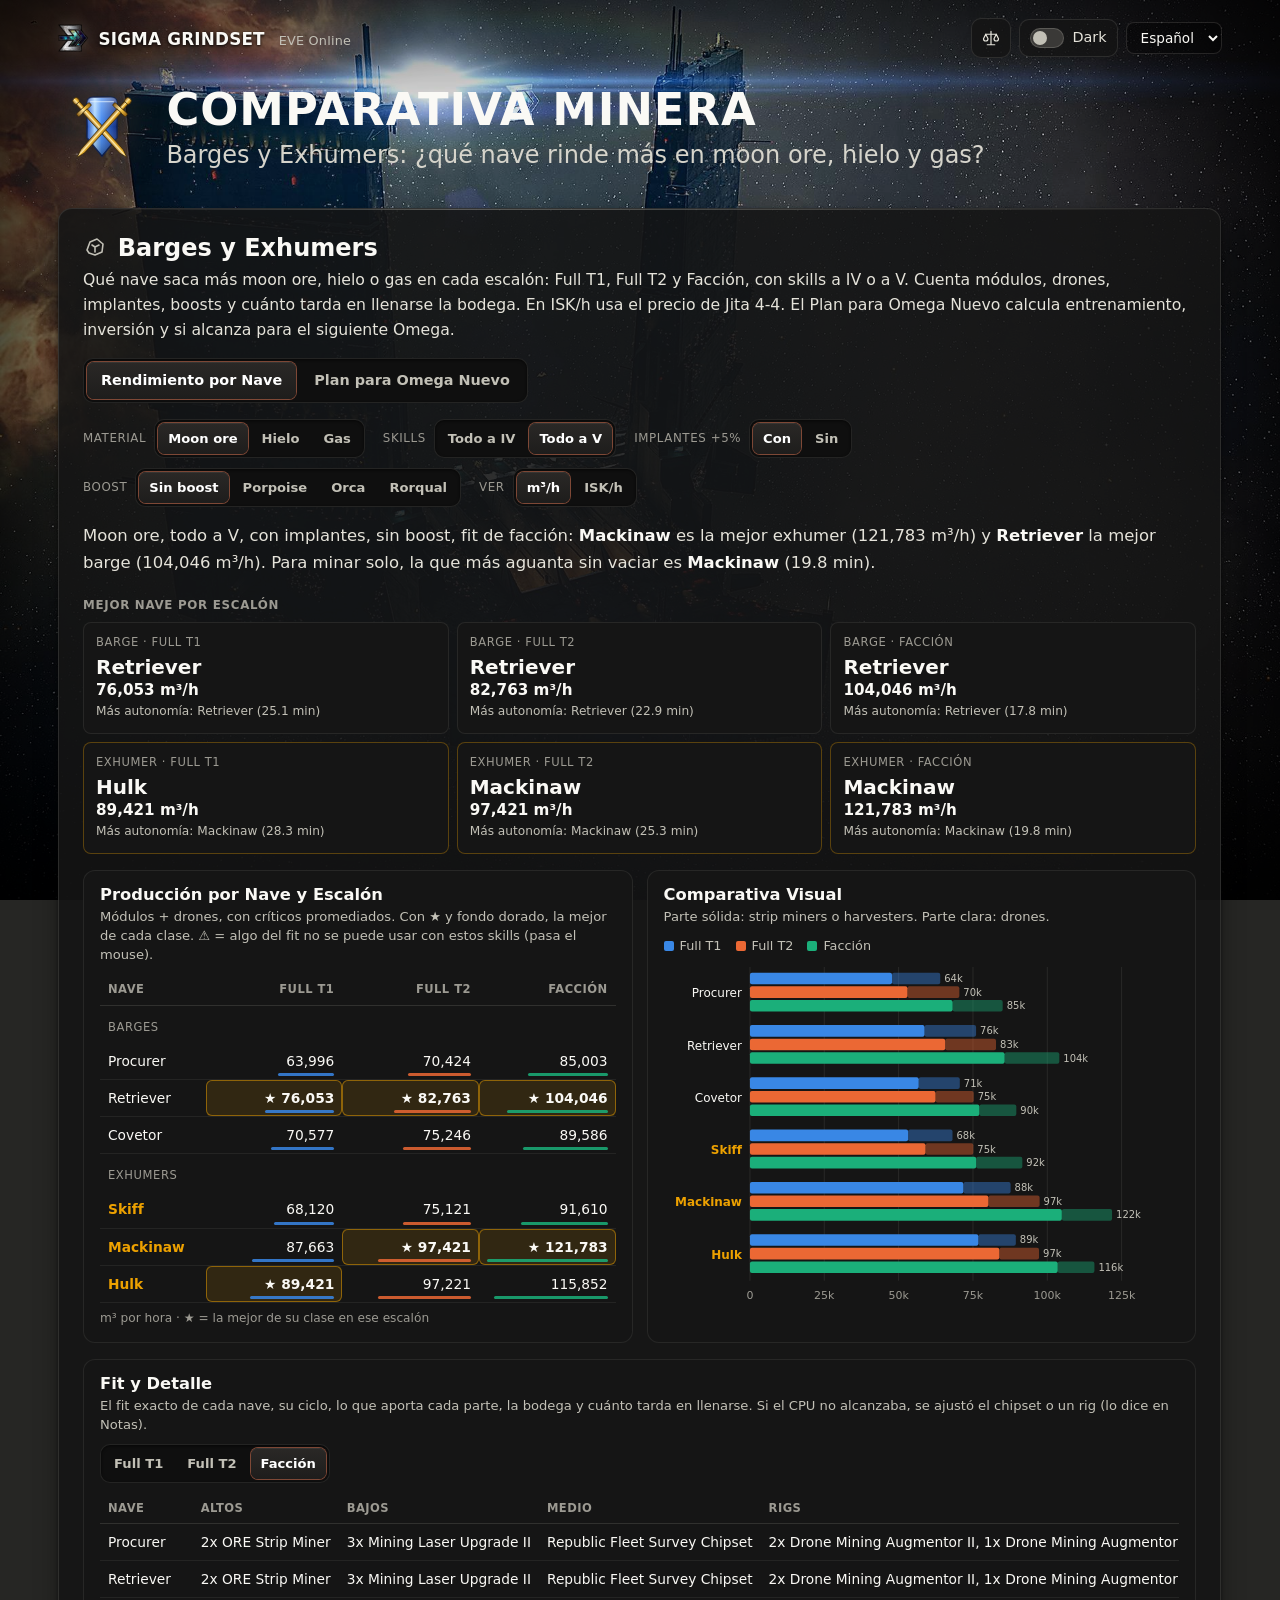
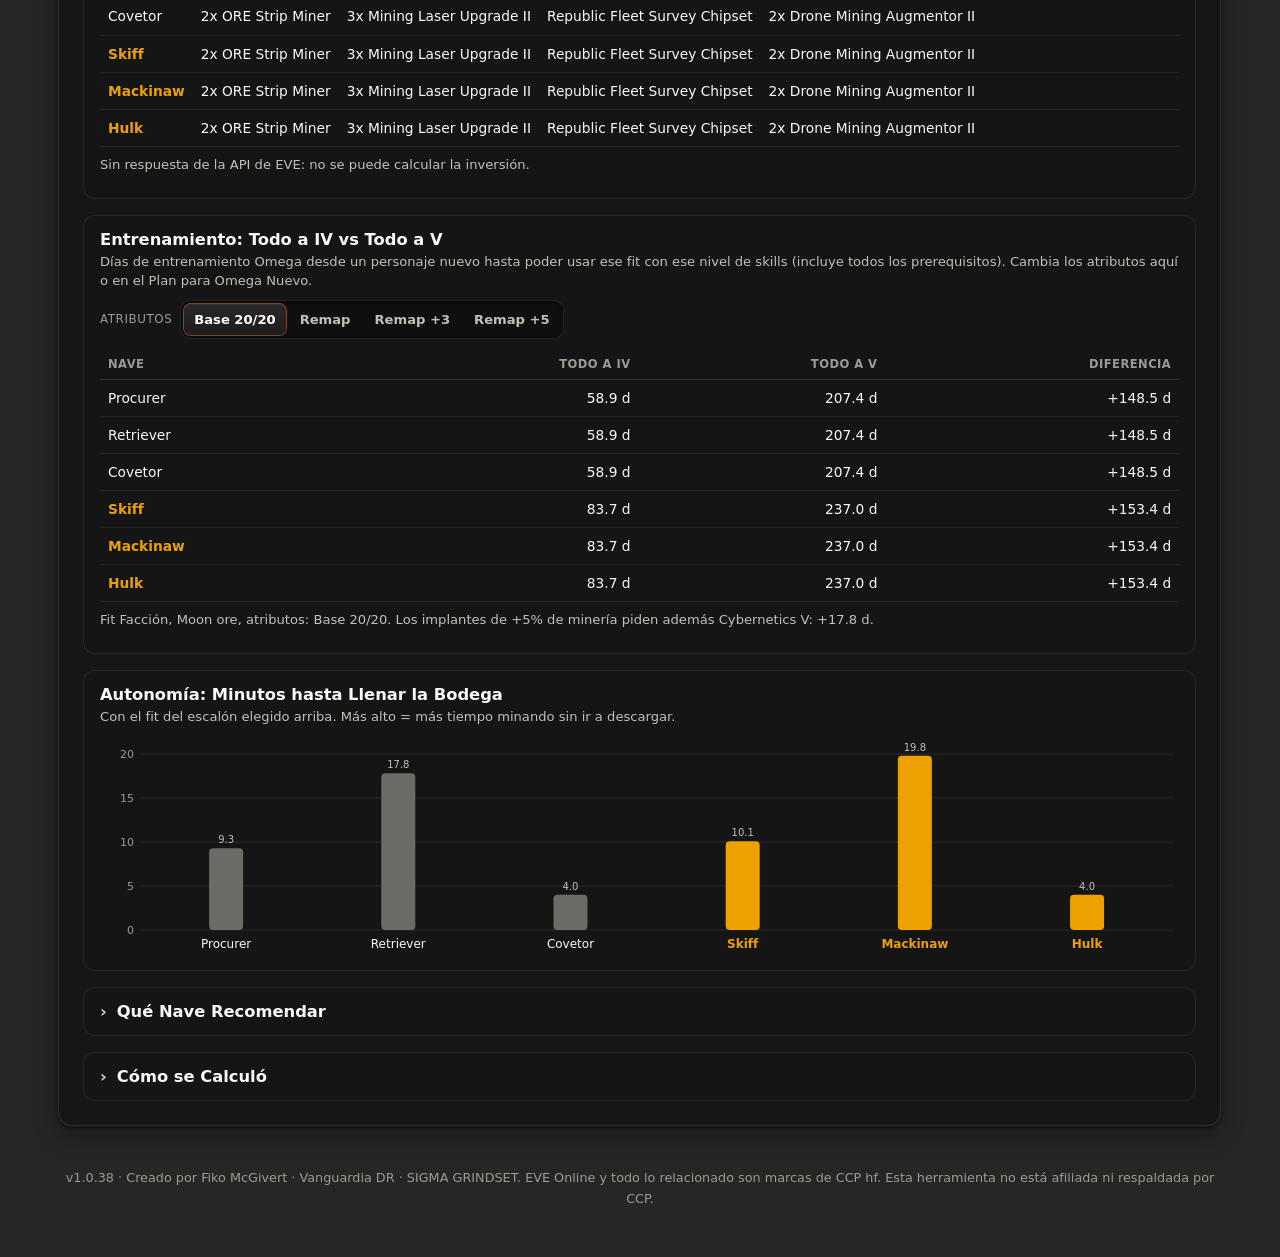
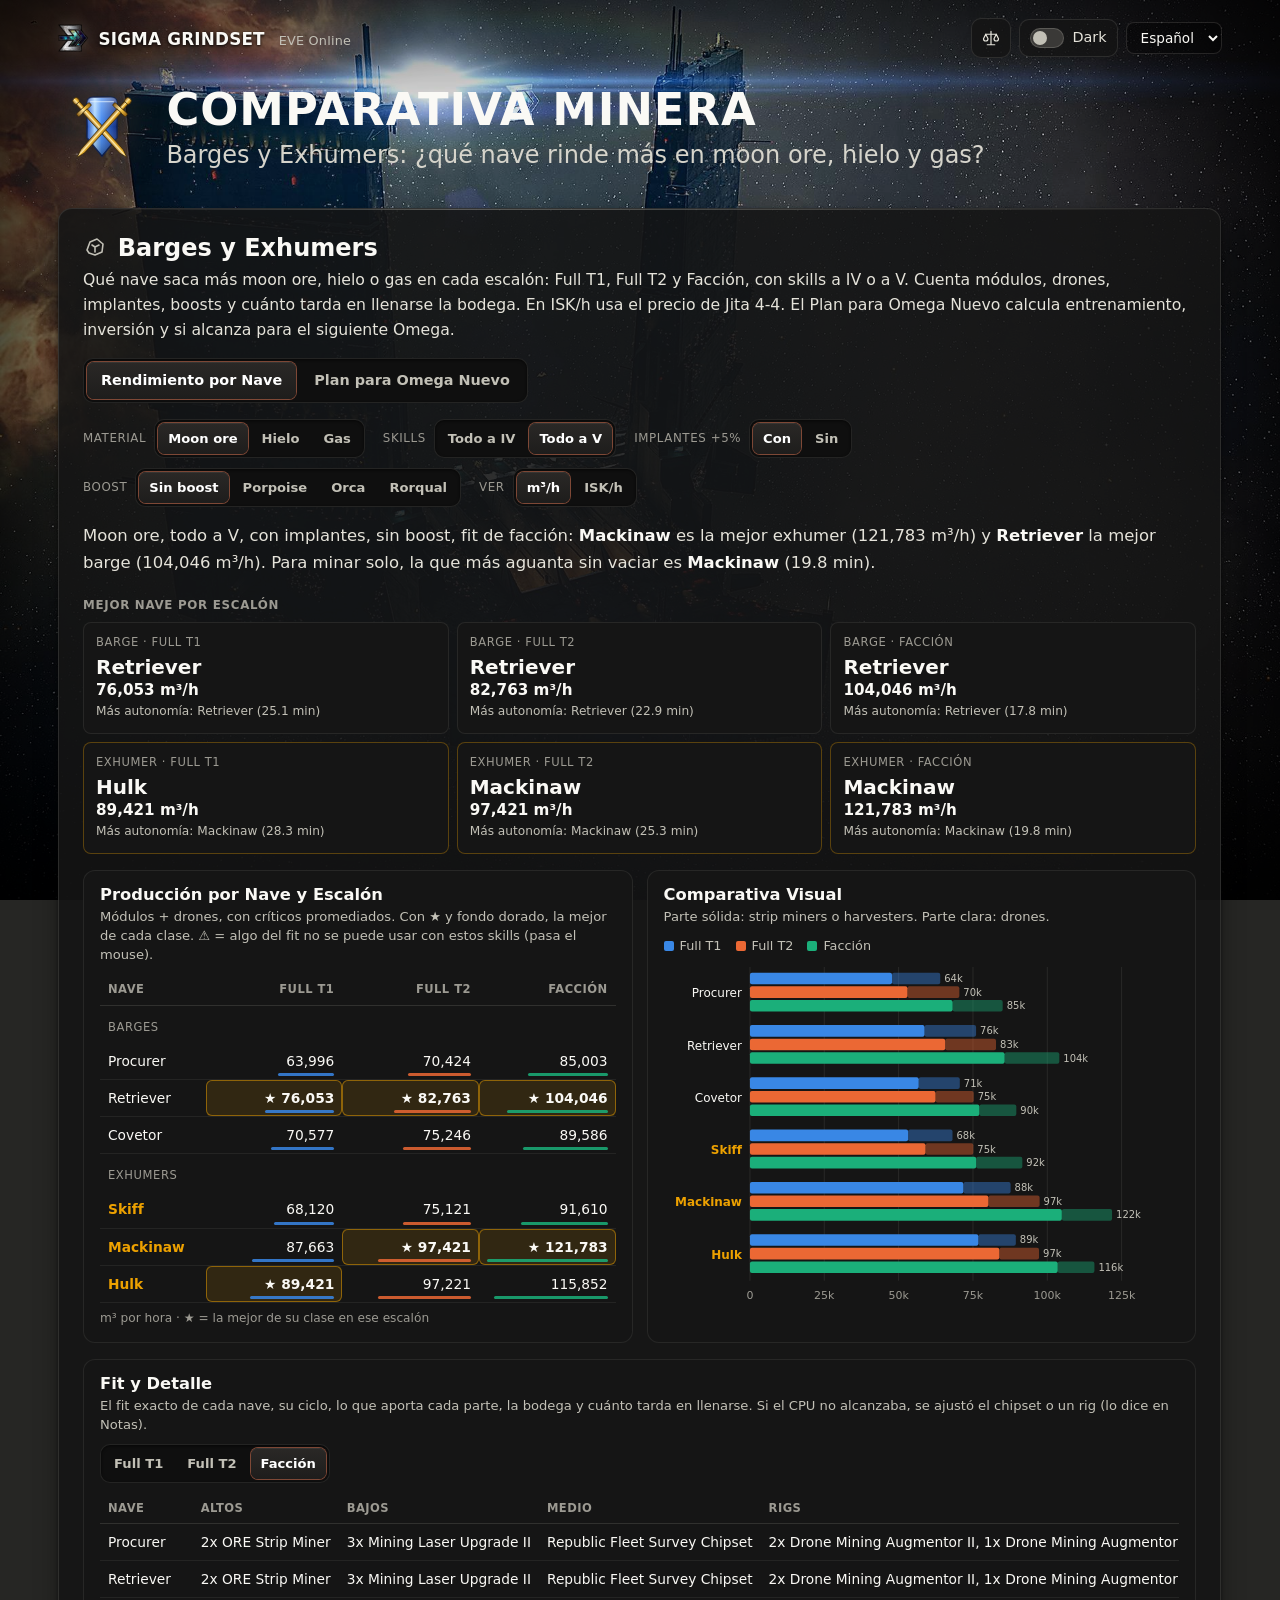
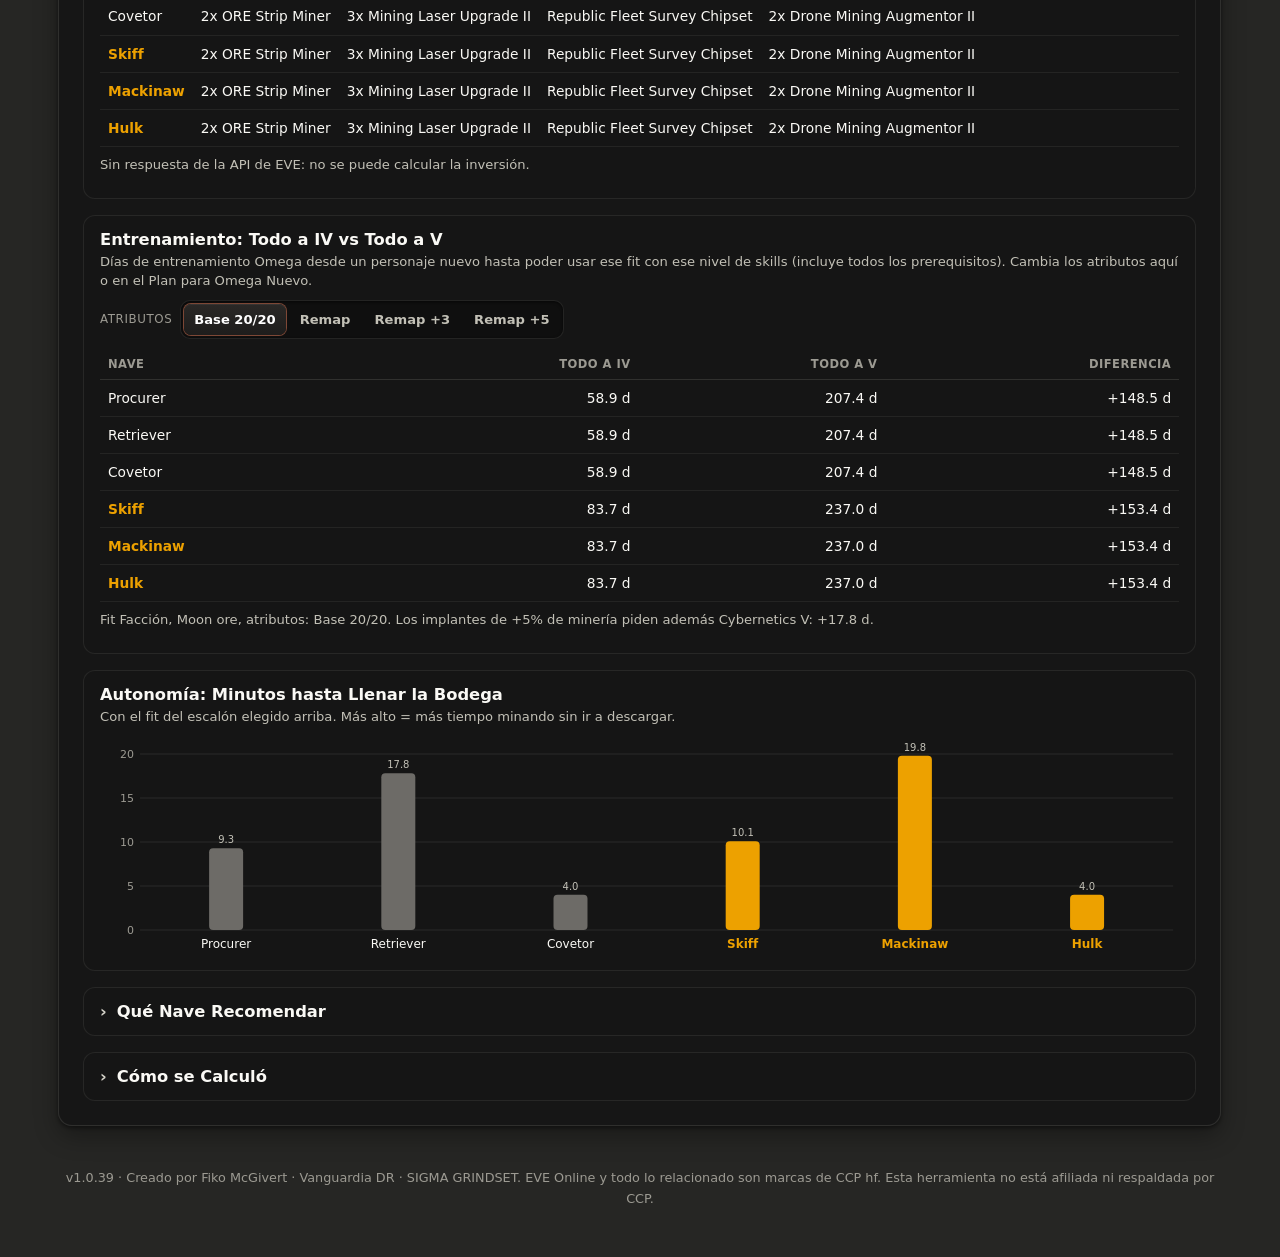
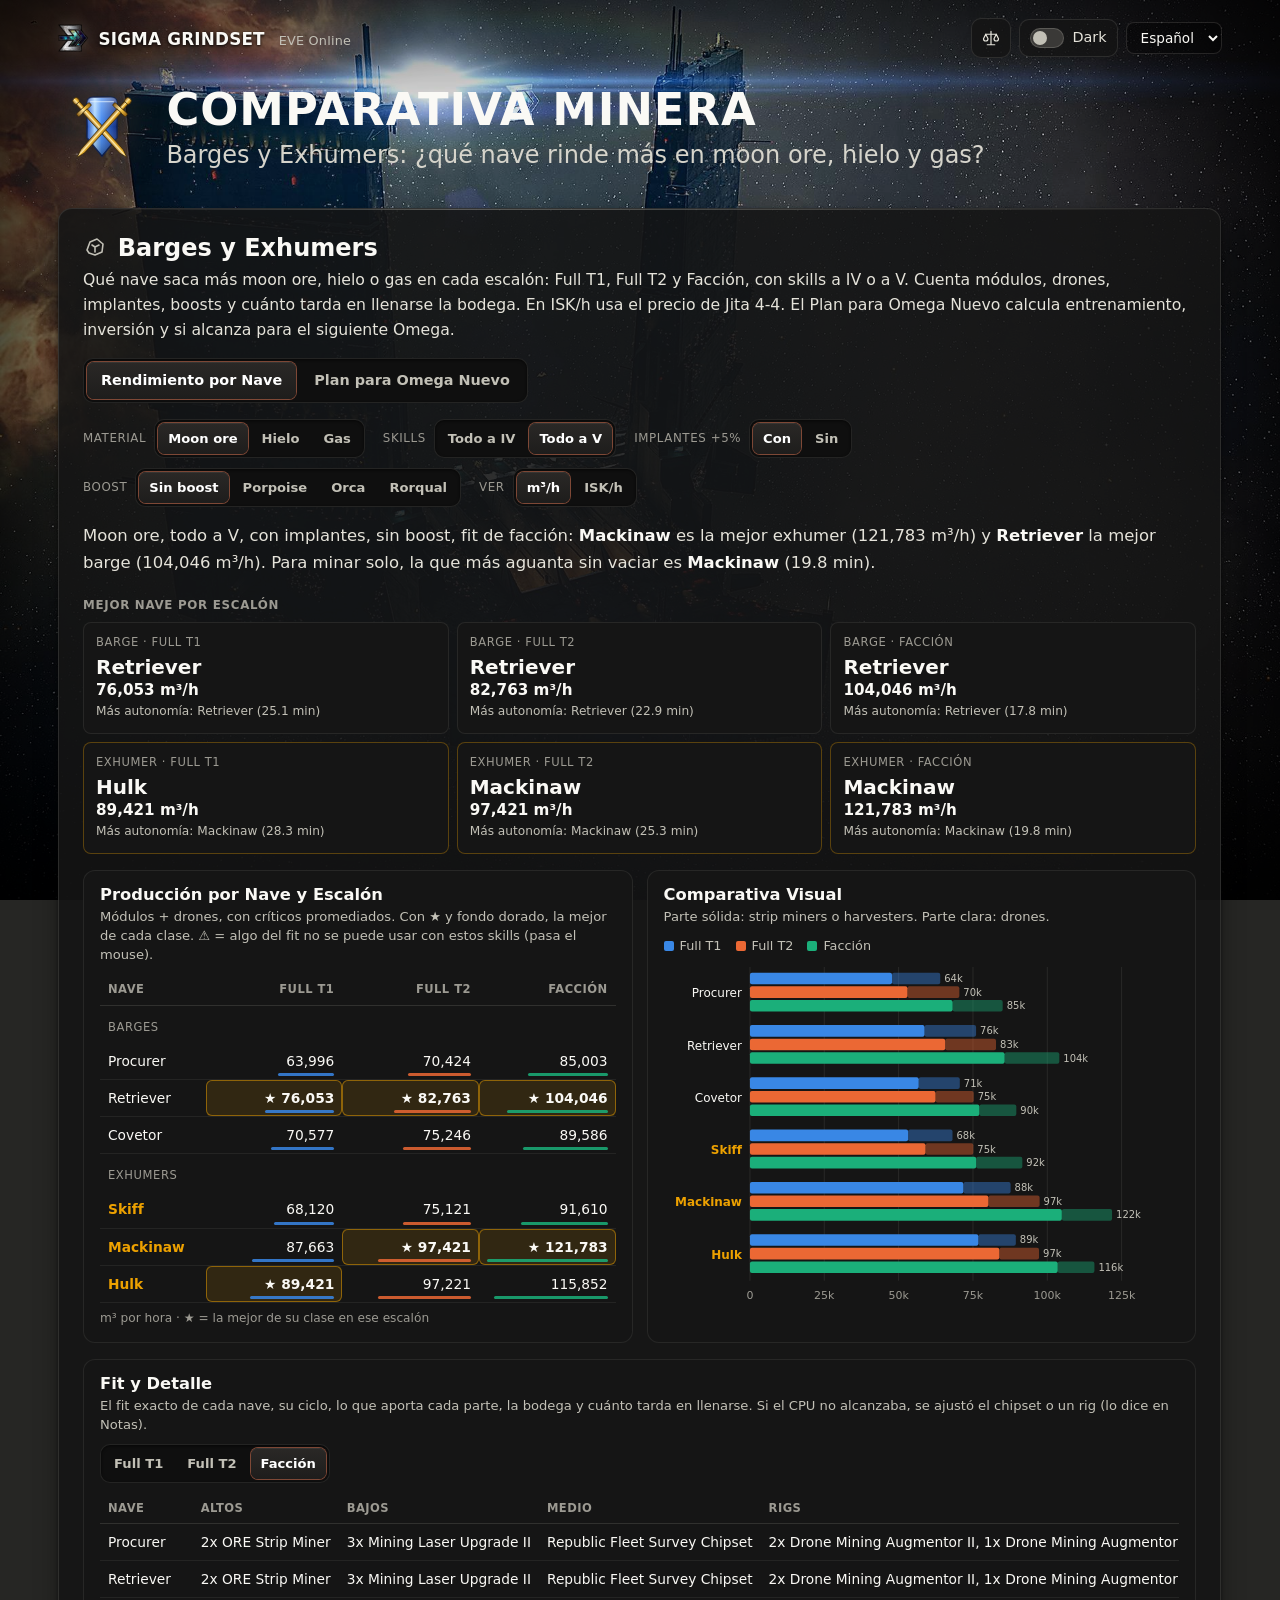
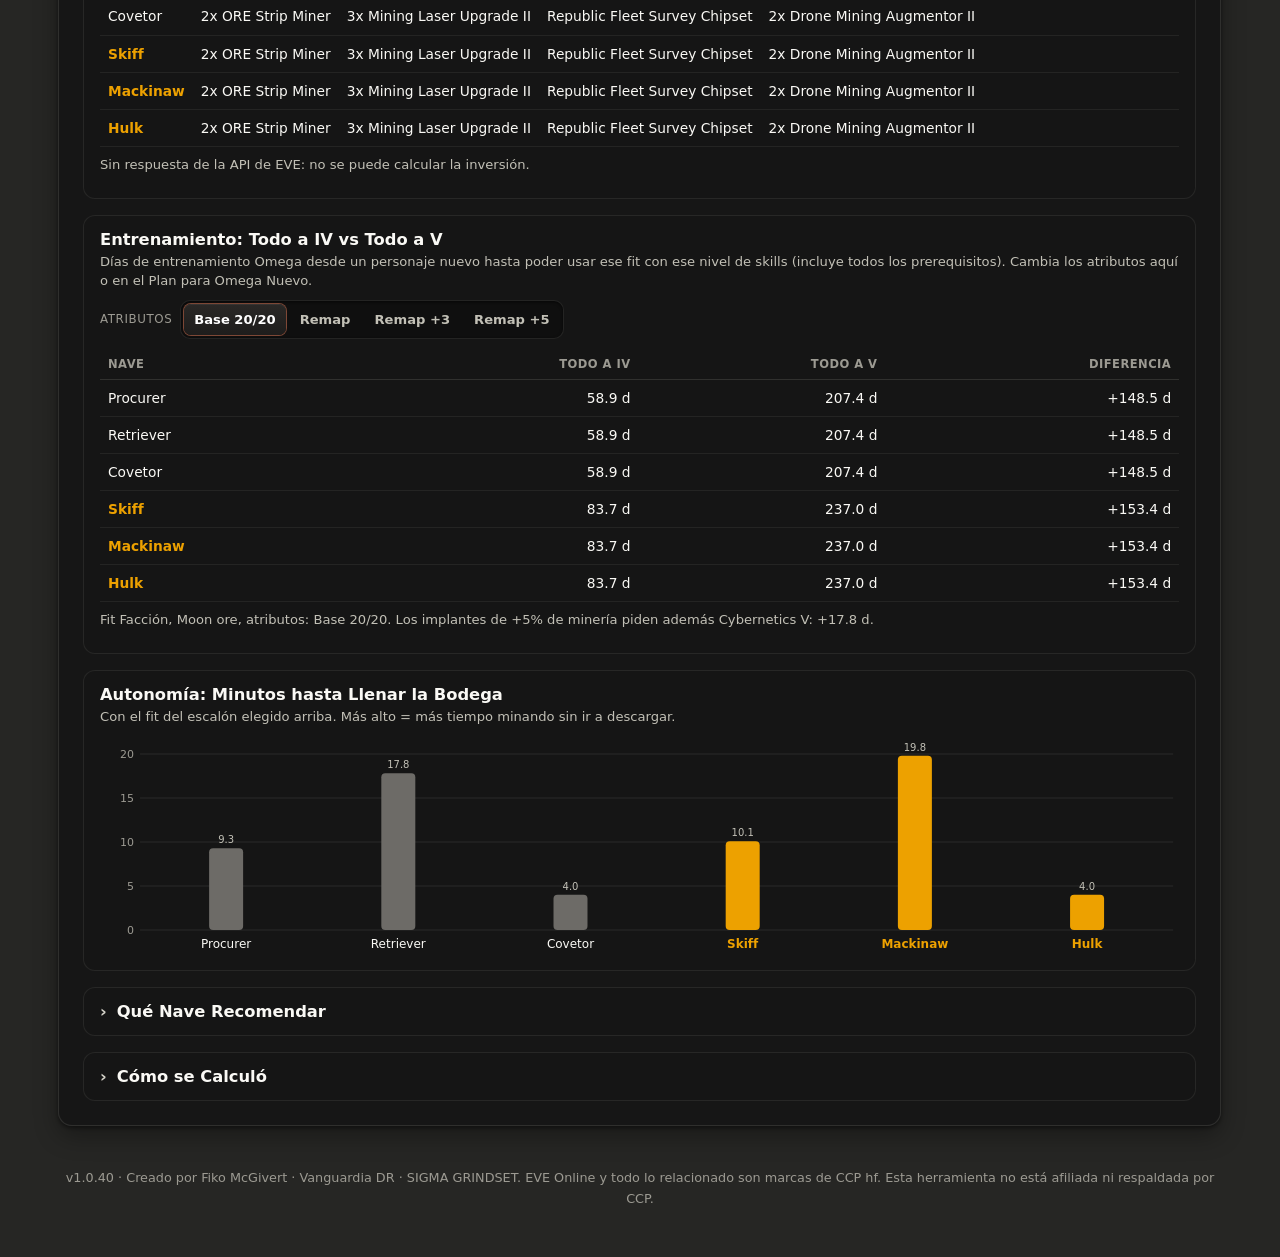
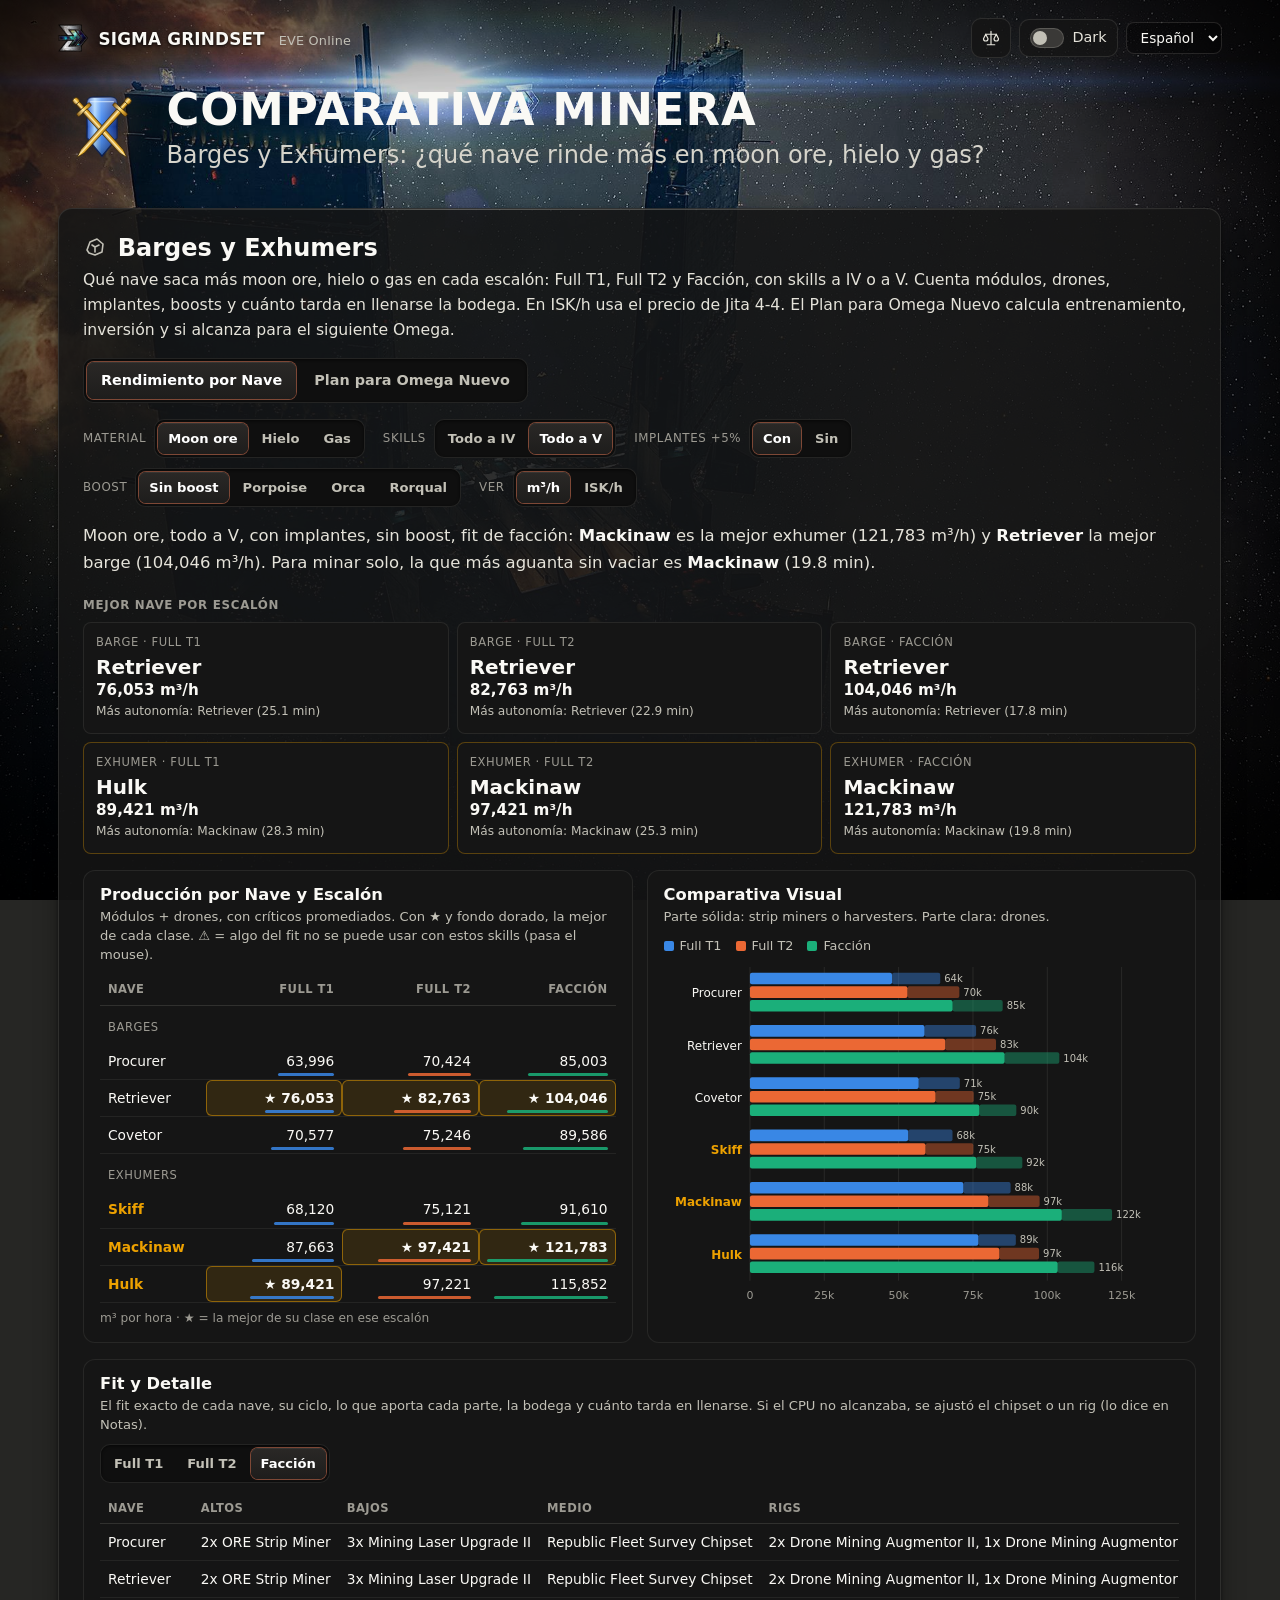
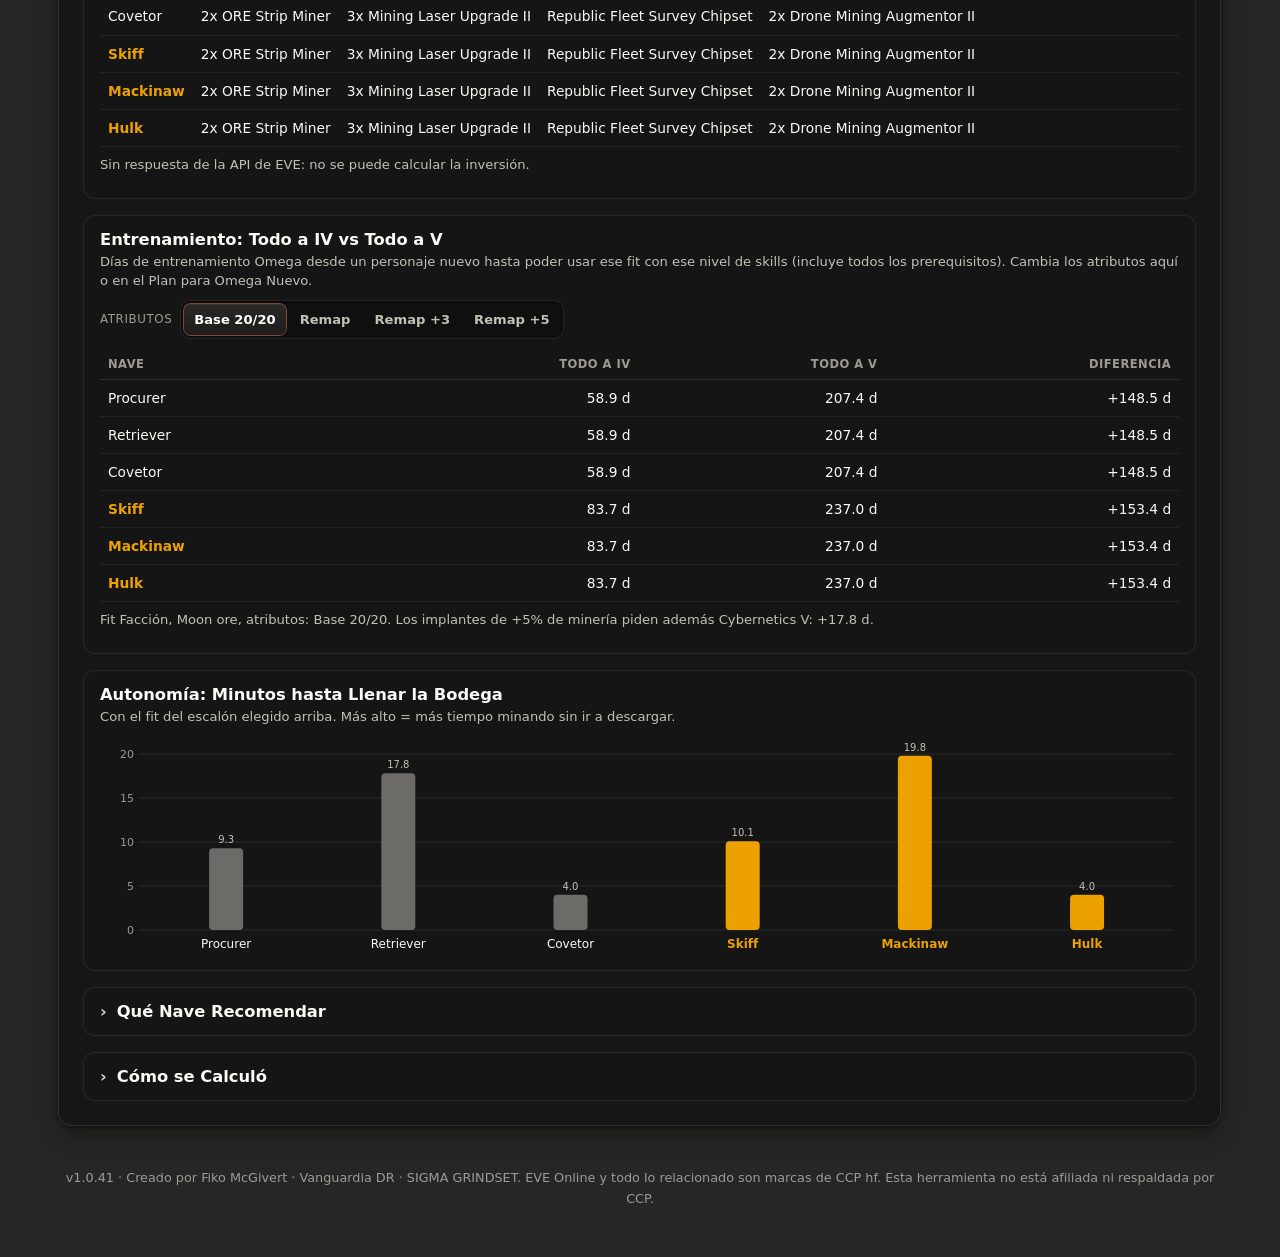
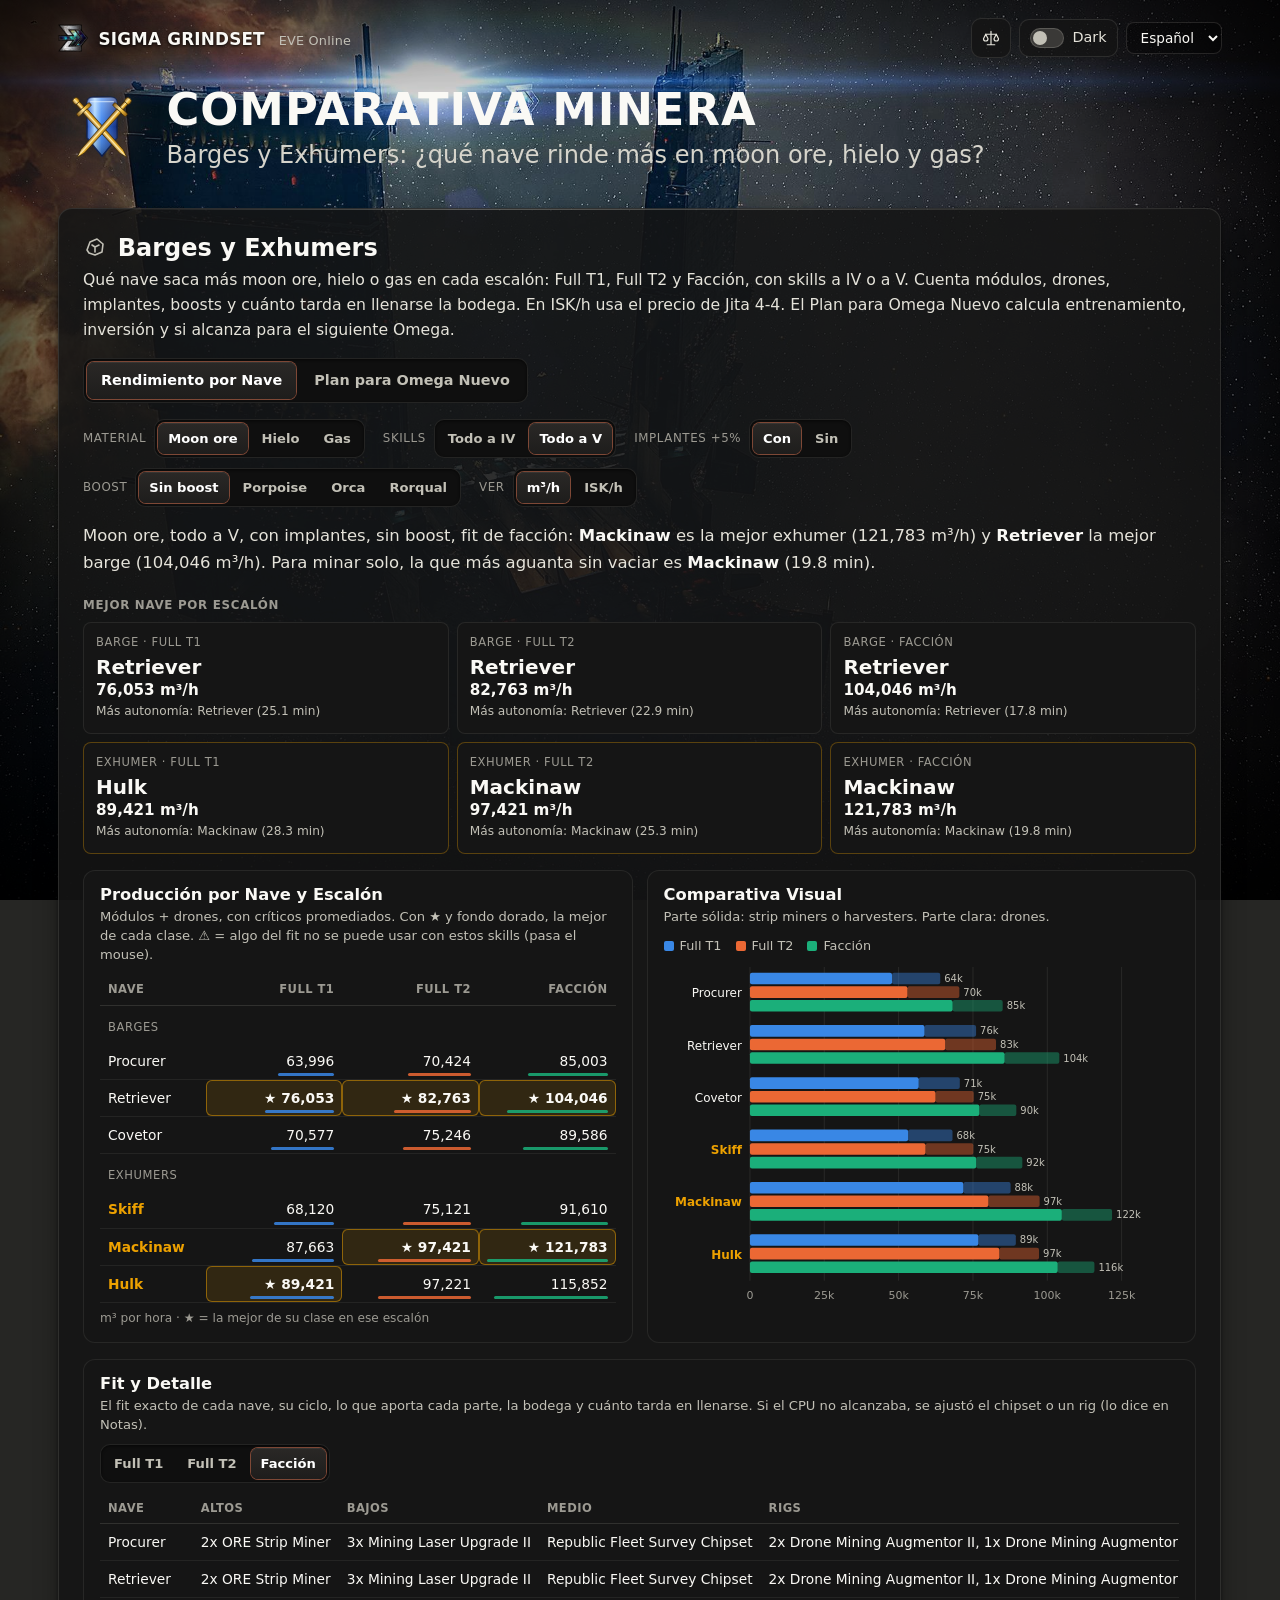
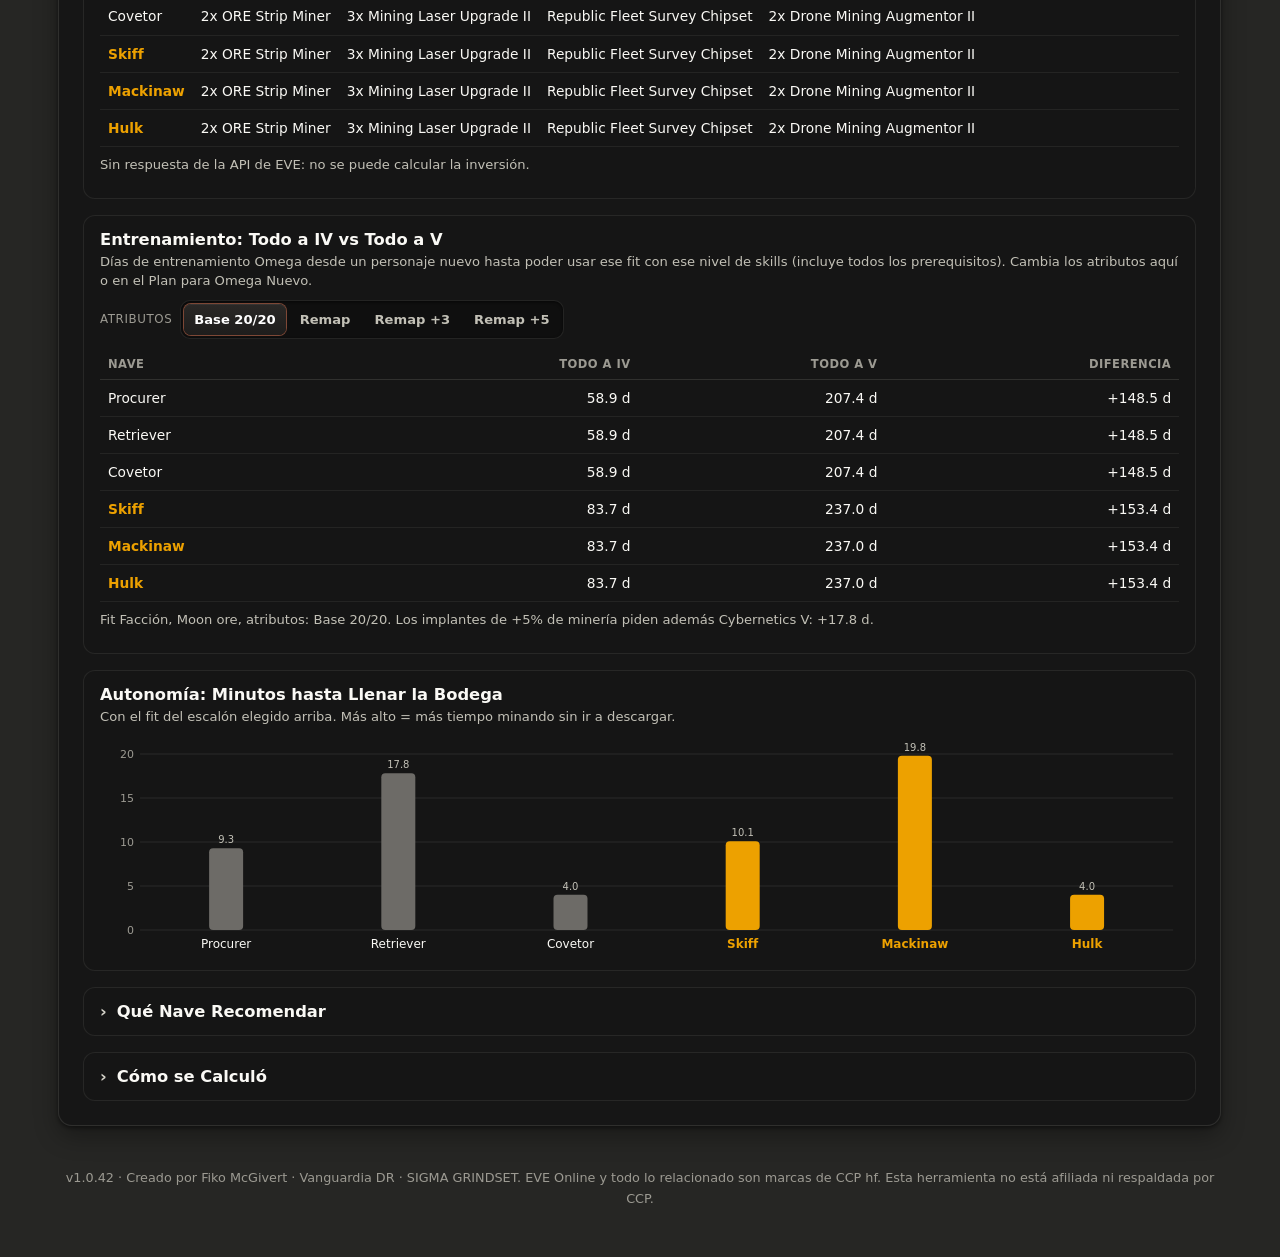
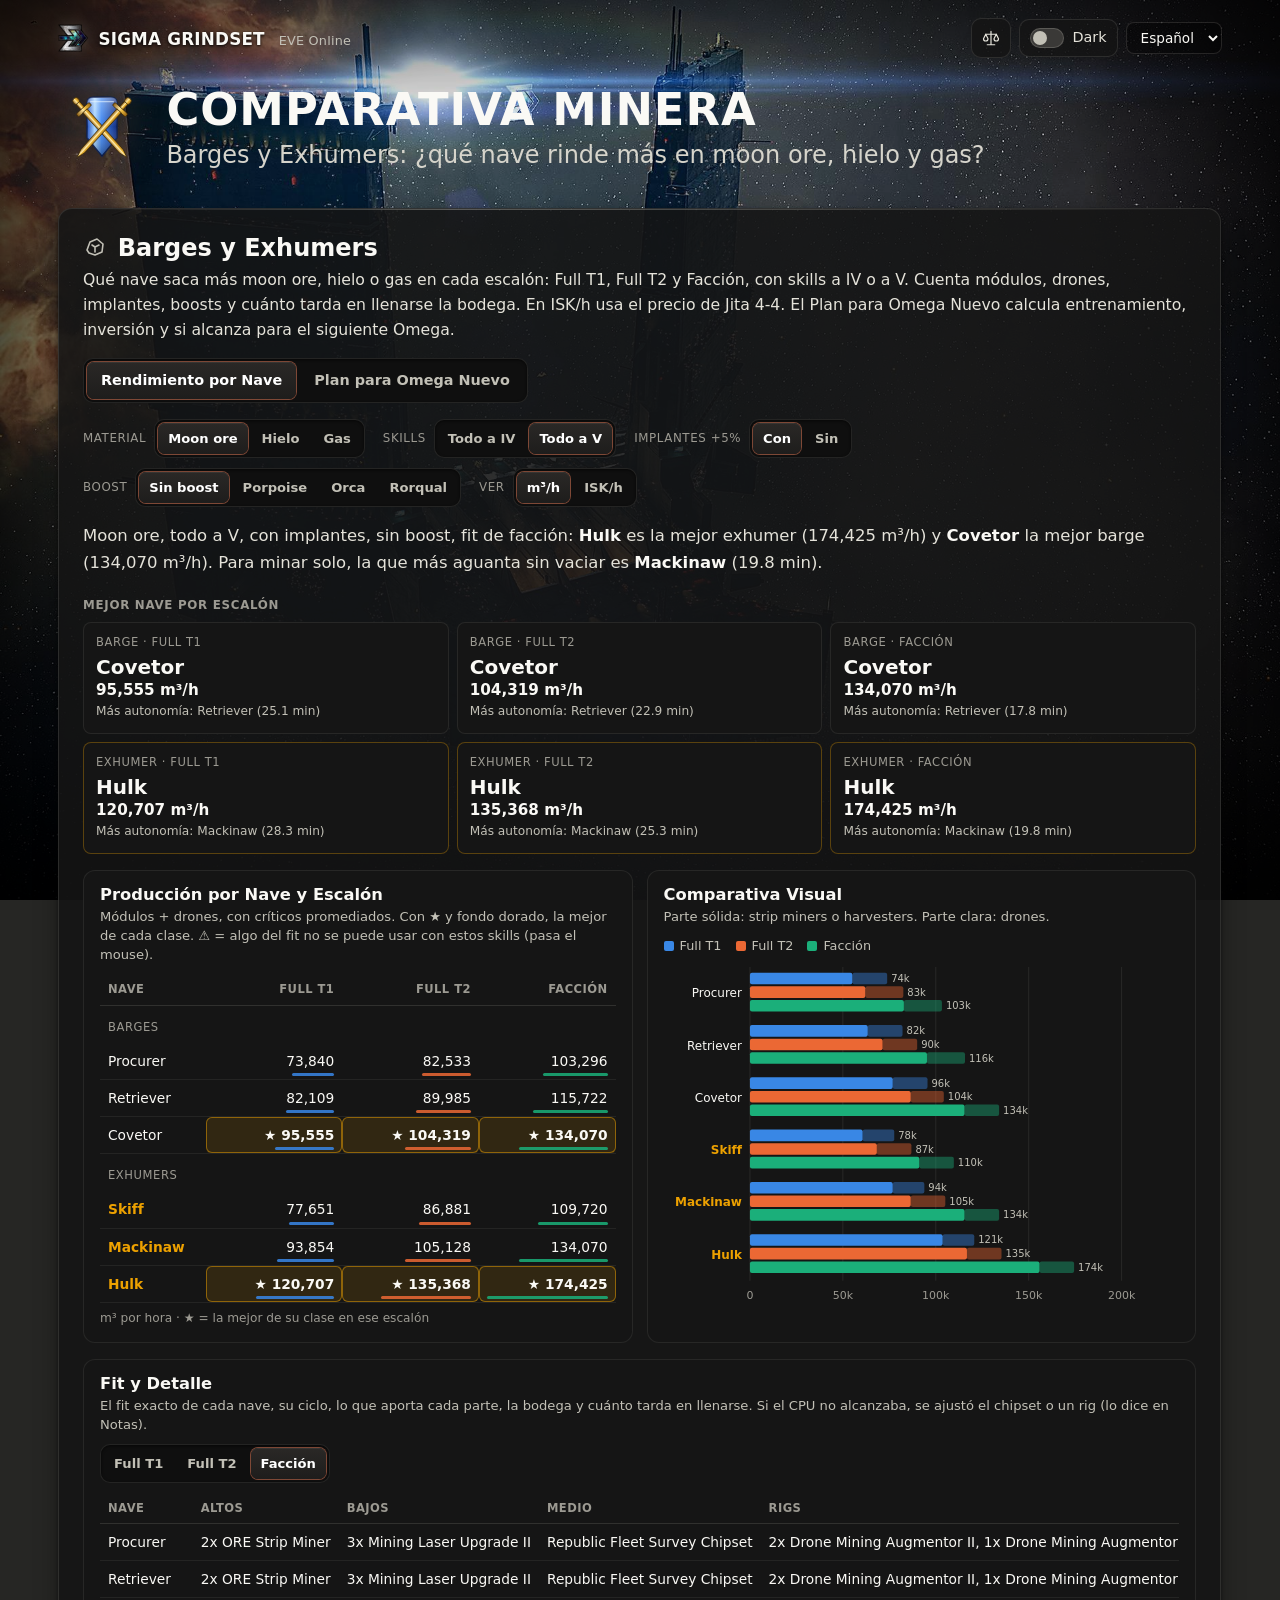
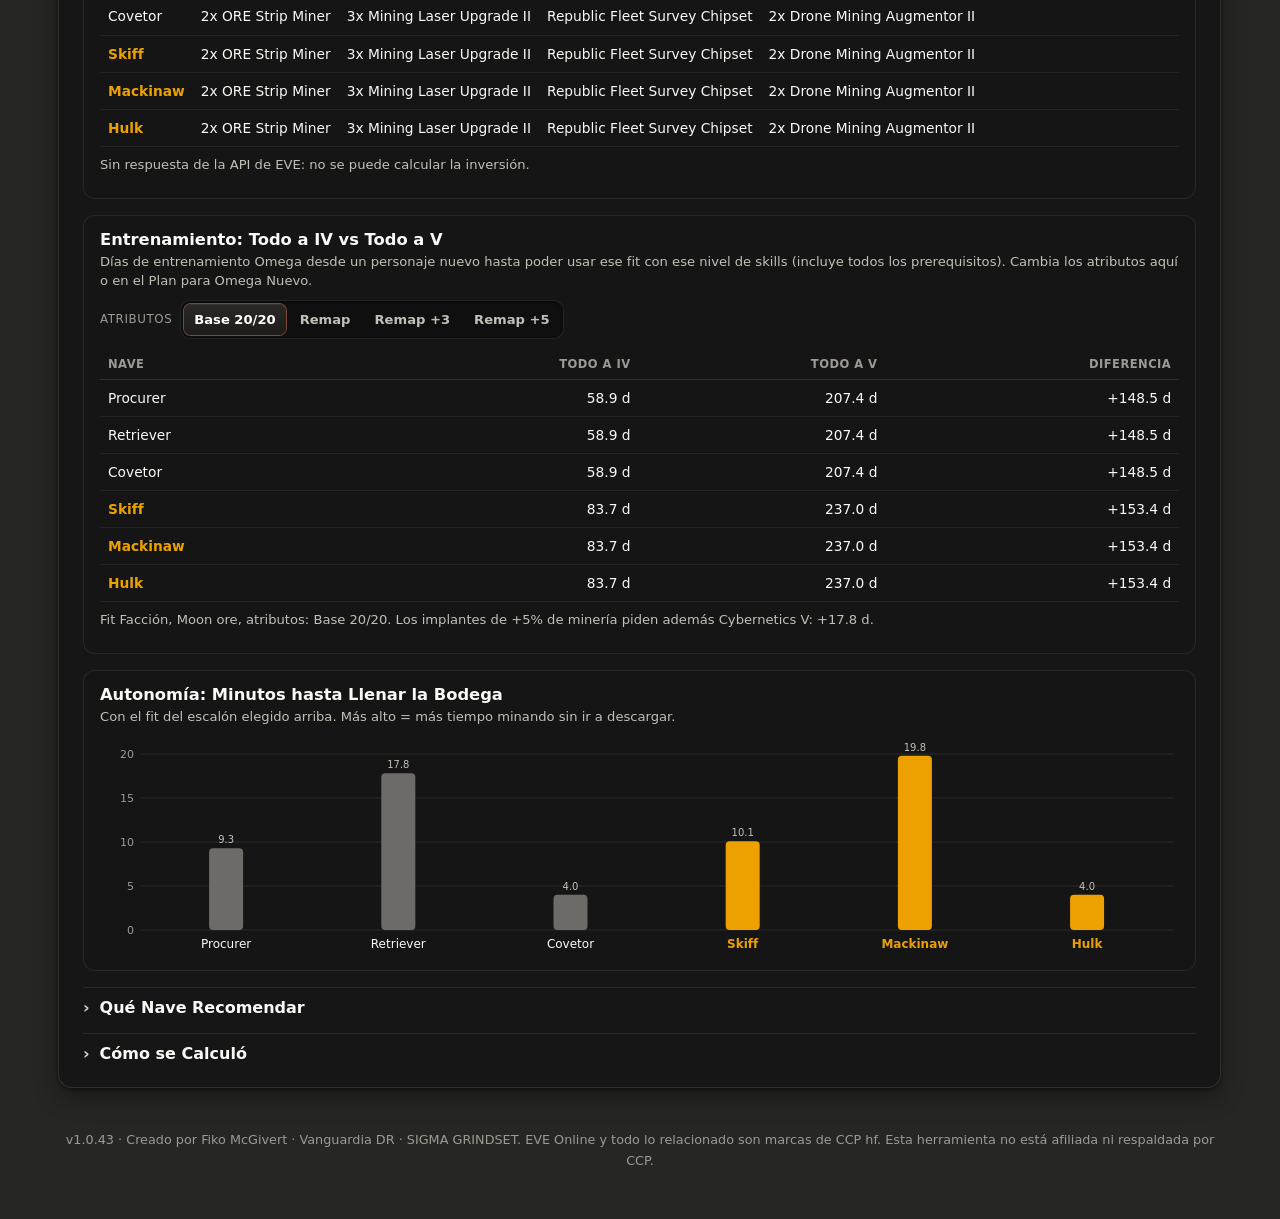
